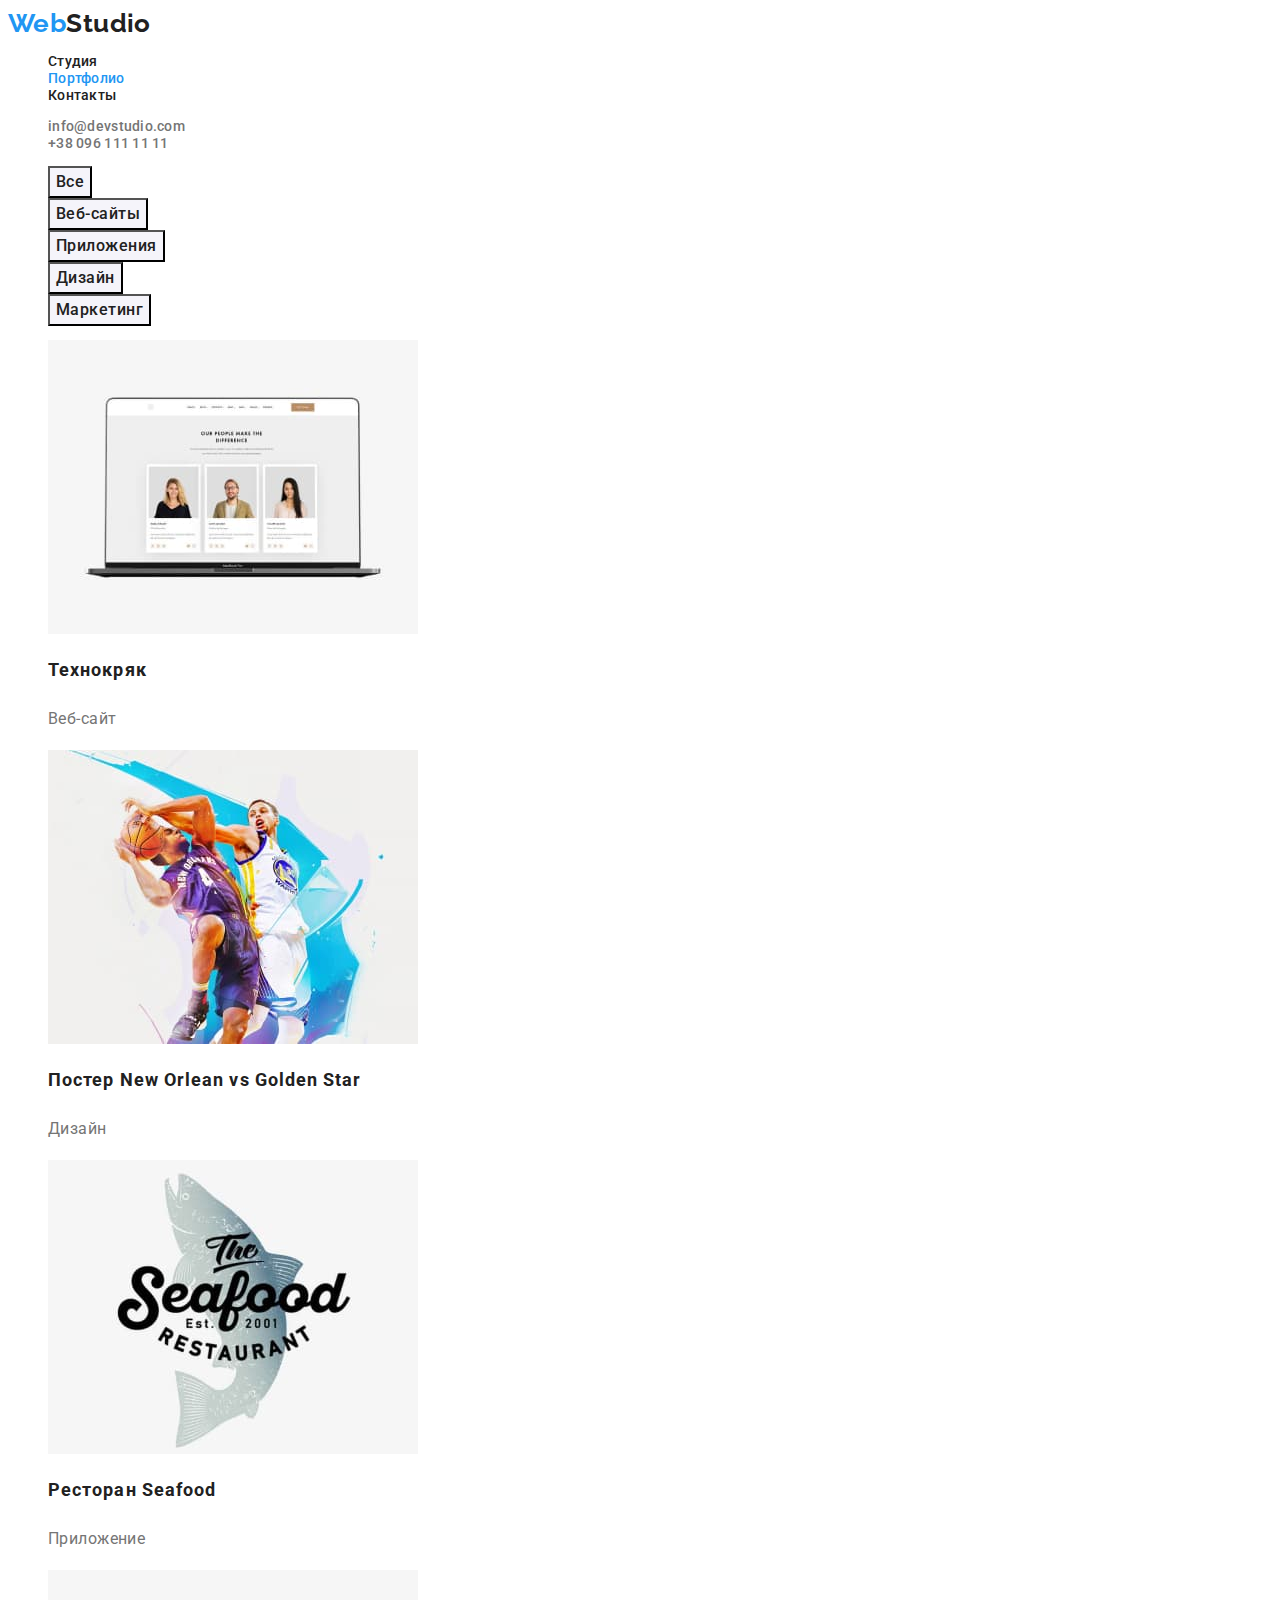
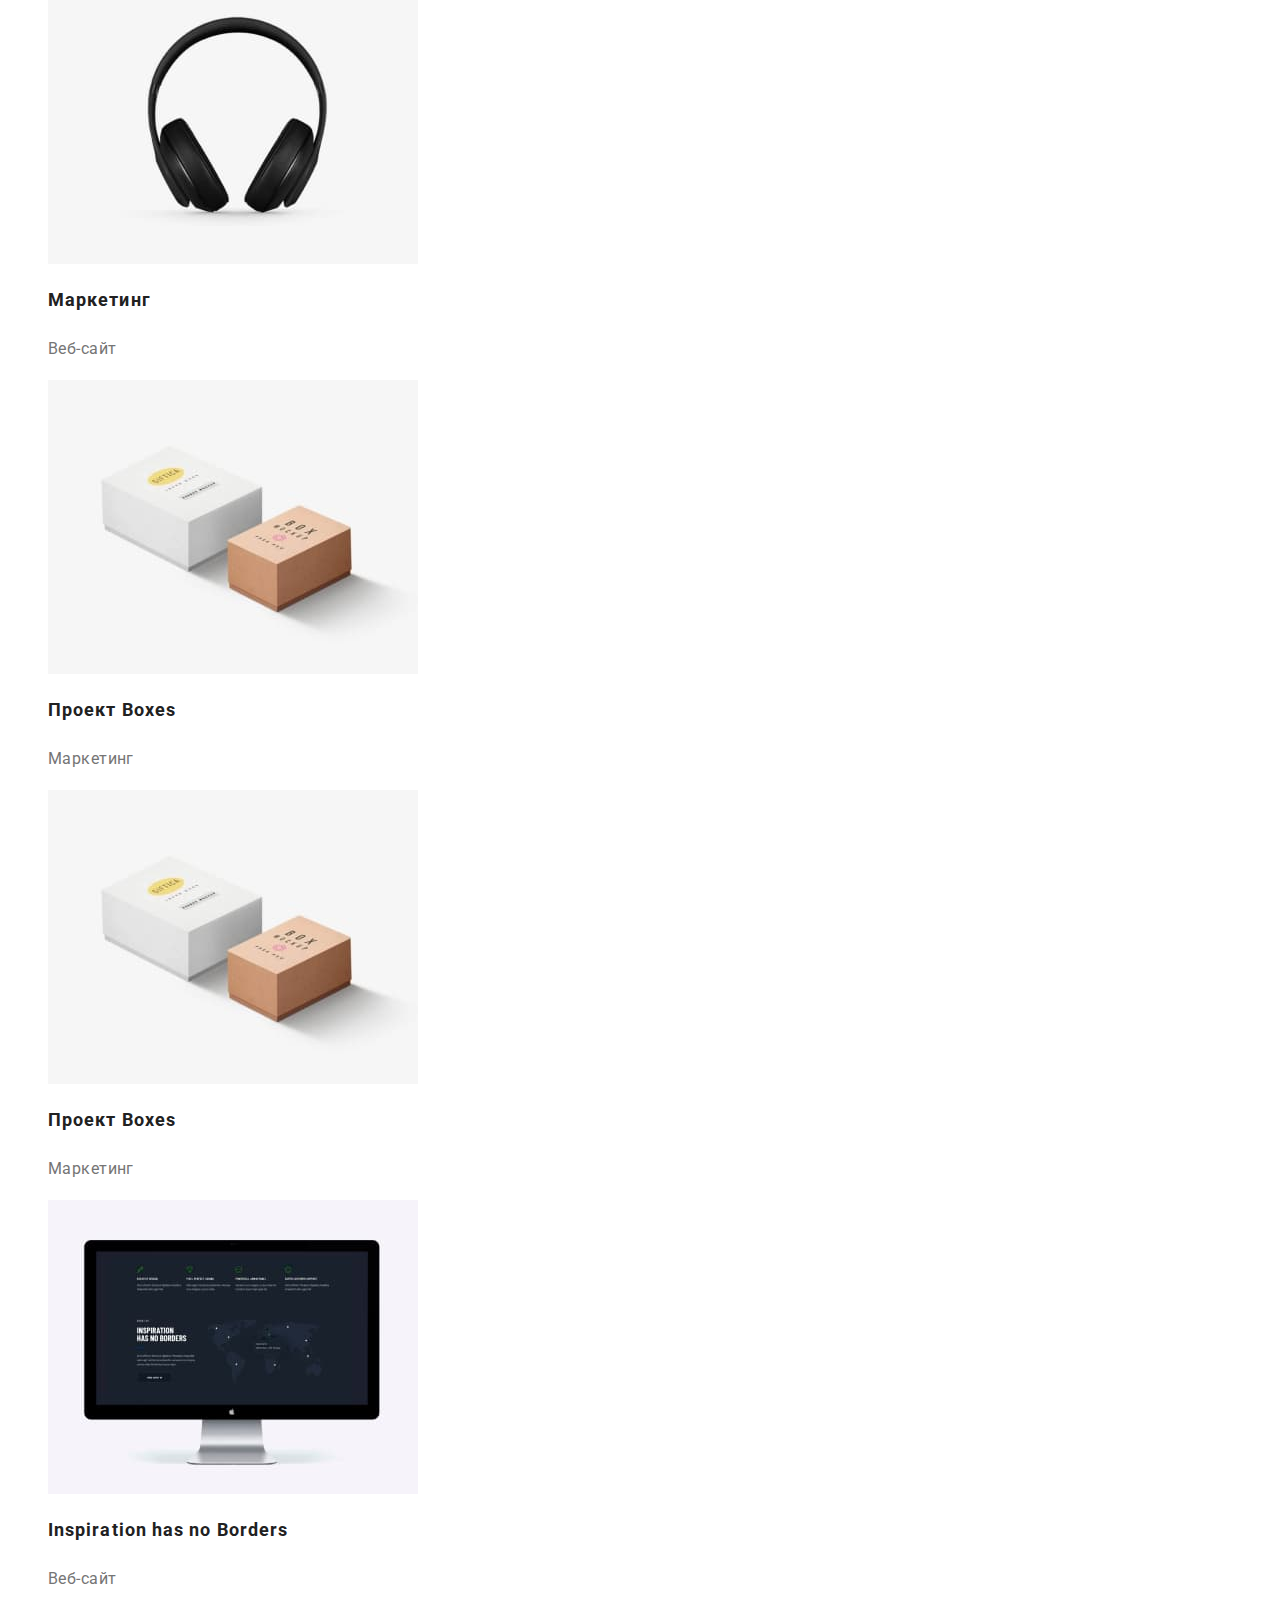
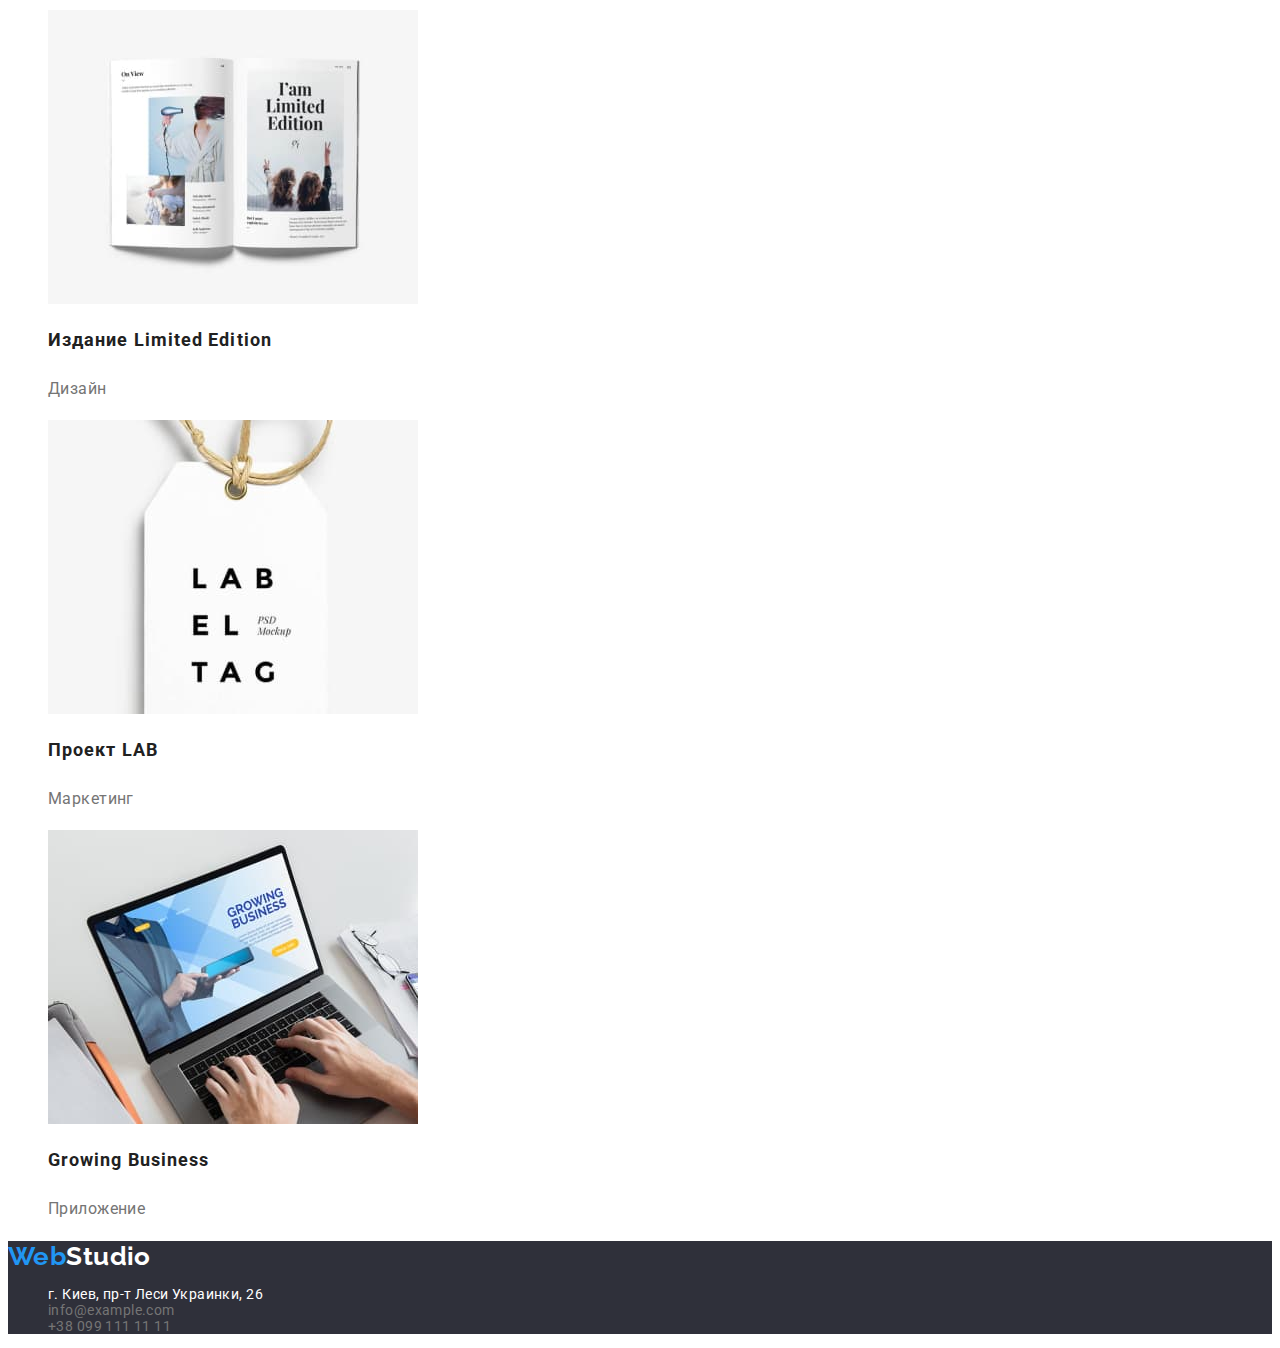
==== portfolio.html @ f9ae75a0 "Скопіювала файли з минулого репозиторію" ====
<!DOCTYPE html>
<html lang="ru">
<head>
    <meta charset="UTF-8">
    <meta http-equiv="X-UA-Compatible" content="IE=edge">
    <meta name="viewport" content="width=device-width, initial-scale=1.0">
    <title>Portfolio</title>
    <link rel="preconnect" href="https://fonts.googleapis.com">
    <link rel="preconnect" href="https://fonts.gstatic.com" crossorigin>
    <link href="https://fonts.googleapis.com/css2?family=Raleway:wght@700&family=Roboto:wght@400;500;700;900&display=swap" rel="stylesheet">
    <link rel="stylesheet" href="css/styles.css">



</head>
<body>
<!--site_header-->
    <header class="header">
        
          <a class="logo" href="">Web<span class="logo-accent">Studio</span></a>
        
        <nav>
            <ul class="site-nav">
                <li> <a class="link" href="./index.html">Студия</a></li>
                <li> <a class="link current" href="./portfolio.html">Портфолио</a></li>
                <li> <a class="link" href="">Контакты</a></li>
                
            </ul>

        </nav>
        
            <ul class="auth-nav" >
                <li> <a class="link" href="mailto:info@devstudio.com">info@devstudio.com</a> </li>
                <li> <a class="link" href="tel:+380961111111">+38 096 111 11 11</a> </li>
                
            </ul>
        
    </header>
    <main>
        <section>
            <h1 class="visually-hidden">Content Portfolio page</h1>     
            <ul>
                <li> <button class="button portfolio" type="button" >Все</button></li>
                <li> <button class="button portfolio" type="button">Веб-сайты</button></li>
                <li> <button class="button portfolio" type="button">Приложения</button></li>
                <li> <button class="button portfolio" type="button">Дизайн</button></li>
                <li> <button class="button portfolio" type="button">Маркетинг</button></li>
            </ul>
            
            <ul>
                <li class="project">
                    <img src="./images/cards.jpg" alt="our specialists">
                    <h2 class="project-title">Технокряк</h2>
                    <p class="project-text">Веб-сайт</p>
                </li>
                <li>
                    <img src="./images/basketball.jpg" alt="basketball players">
                    <h2 class="project-title">Постер New Orlean vs Golden Star</h2>
                    <p class="project-text">Дизайн</p>
                </li>
                <li>
                    <img src="./images/fichrestaurant.jpg" alt="logo of seafoodrestaurant">
                    <h2 class="project-title">Ресторан Seafood</h2>
                    <p class="project-text">Приложение</p>
                </li>
                <li>
                    <img src="./images/headphone.jpg" alt="headphone">
                    <h2 class="project-title">Маркетинг</h2>
                    <p class="project-text">Веб-сайт</p>
                </li>  
                <li>
                    <img src="./images/boxes.jpg" alt="boxes">
                    <h2 class="project-title">Проект Boxes</h2>
                    <p class="project-text">Маркетинг</p>
                </li>
                <li>
                    <img src="./images/boxes.jpg" alt="boxes">
                    <h2 class="project-title">Проект Boxes</h2>
                    <p class="project-text">Маркетинг</p>
                </li>
                <li>
                    <img src="./images/monitor.jpg" alt="monitor">
                    <h2 lang="en" class="project-title">Inspiration has no Borders</h2>
                    <p class="project-text">Веб-сайт</p>

                </li>
                <li>
                    <img src="./images/book.jpg" alt="book">
                    <h2 class="project-title">Издание Limited Edition</h2>
                    <p class="project-text">Дизайн</p>
                </li>
                <li>
                    <img src="./images/LAB.jpg" alt="label teg">
                    <h2 class="project-title">Проект LAB</h2>
                    <p class="project-text">Маркетинг</p>
                </li>
                <li>
                    <img src="./images/leptoptyping.jpg" alt="leptop">
                    <h2 class="project-title">Growing Business</h2>
                    <p class="project-text">Приложение</p>

                </li>    
            </ul>
        </section>
    </main>

    <!--footer-->
    <footer class="footer">
        <a class="logo" href="" >Web<span class="logo-footer">Studio</span></a>
        <address>
           <ul class="address">
               <li> <a class="address-place" href="https://goo.gl/maps/zkPrUZPVj4T2EZEg6" target="_blank" rel="noreferrer noopener">
                   г. Киев, пр-т Леси Украинки, 26  
               </a></li>
               <li> <a class="address-contact" href="mailto:info@example.com">info@example.com</a></li>
               <li> <a class="address-contact" href="tel:+380991111111">+38 099 111 11 11</a></li>
             </ul> 
        </address>
         
       </footer>
    
</body>
</html>
---- css/styles.css ----
:root {
    --primary-text-color: #757575;
    --title-text-color:  #212121;
    --accent-color: #2196F3;
    --primary-white-color: #FFFFFF;
    --secondary-whit-color: color: rgba(255, 255, 255, 0.6);
    --medium-bg-color: #E5E5E5;
    --end-bg-color: #F5F4FA;
    --futer-bg-color: #2F303A;
}


body {
    color: var(--primary-text-color);
    background-color: var(--primary-white-color);
    font-family: 'Roboto', sans-serif;
    font-size: 14px;
    letter-spacing: 0.03em;
    
}

ul {
    list-style: none;
}

/* Logo */
.logo {
    color: var(--accent-color);
    font-family: 'Raleway', sans-serif;
    font-weight: 700;
    font-size: 26px;
    line-height: 1.2;
    text-decoration: none;

}
.logo-accent {
    color: var(--title-text-color);
    text-decoration: none;
}

.logo-footer {
    color: var(--primary-white-color);
    text-decoration: none;
}

/* Navigation */
.site-nav .link {
    color: var(--title-text-color);    
    font-weight: 500;
    font-size: 14px;
    line-height: 1.14;
    letter-spacing: 0.02em;
    text-decoration: none;

}

.site-nav .link:hover,
.site-nav .link:focus {
    color: var(--accent-color);
}

.site-nav .link.current {
    color: var(--accent-color);  

}

/* Contact */
.auth-nav .link {
    color: var(--primary-text-color);
    font-weight: 500;
    font-size: 14px;
    line-height: 1.14;
    letter-spacing: 0.02em;
    text-decoration: none;
}

.auth-nav .link:hover,
.auth-nav .link:focus {
    color: var(--accent-color);
}

/* Visually-hidden */
.visually-hidden {
    position: absolute;
    width: 1px;
    height: 1px;
    margin: -1px;
    border: 0;
    padding: 0;
    
    white-space: nowrap;
    clip-path: inset(100%);
    clip: rect(0 0 0 0);
    overflow: hidden;
  }

 /* Hero title */
 .hero-title {
    color: var(--primary-white-color);
    font-weight: 900;
    font-size: 44px;
    line-height: 1.36;
    text-align: center;
    letter-spacing: 0.06em;
    text-transform: uppercase;
 }

/* Background color section */

.hero {
    background-color: var(--futer-bg-color);
}

.section.team {
    background-color: var(--end-bg-color);
}

.footer {
    background-color: var(--futer-bg-color);
}

/* Section */

.section-title {
    color: var(--title-text-color);
    font-weight: 700;
    font-size: 36px;
    line-height: 1.17;
    text-align: center;
}

/* Peculiarities */

.feature-title {
    color: var(--title-text-color);
    font-weight: 700;
    font-size: 14px;
    line-height: 1.14;
    text-transform: uppercase;
}

/* Team section */

.team-name {
    color: var(--title-text-color);
    font-style: normal;
    font-weight: 500;
    font-size: 16px;
    line-height: 1.19;
    text-align: center;
}
.team-text {
    font-size: 16px;
    line-height: 1.19;
    text-align: center;
    
}

/* Footer */

.address {
    font-style: normal;
    
    
}

.address-place {
    color: var(--primary-white-color);
    text-decoration: none;
    
}

.address-contact {
    color: var(--secondary-whit-color);
    text-decoration: none;
    
}

.address-contact:hover,
.address-contact:focus,
.address-place:hover,
.address-place:focus {
    color: var(--accent-color);
}


/* Button  */

.button {
    color: var(--title-text-color);
    background-color: var(--primary-white-color);
    font-family: inherit;
    font-weight: 700;
    font-size: 16px;
    line-height: 1.88;
    display: flex;
    align-items: center;
    text-align: center;
    letter-spacing: 0.06em;
    cursor: pointer;
}

.button.primary {
    color: var(--primary-white-color);
    background-color: var(--accent-color);
    
}

.button.secondary {
    color: var(--accent-color);
    background-color: var(--primary-white-color);

}

/* Portfolio page */
.button.portfolio {
    background-color: var(--end-bg-color);
    font-weight: 500;
    line-height: 1.63;
    letter-spacing: 0.03em;
}

.button.portfolio:hover,
.button.portfolio:focus
 {
    color: var(--primary-white-color);
    background-color: var(--accent-color);
}

.project-title {
    color: var(--title-text-color);
    font-weight: 700;
    font-size: 18px;
    line-height: 2;
    letter-spacing: 0.06em;
    
}
.project-text {
    font-weight: 400;
    font-size: 16px;
    line-height: 1.88;
}
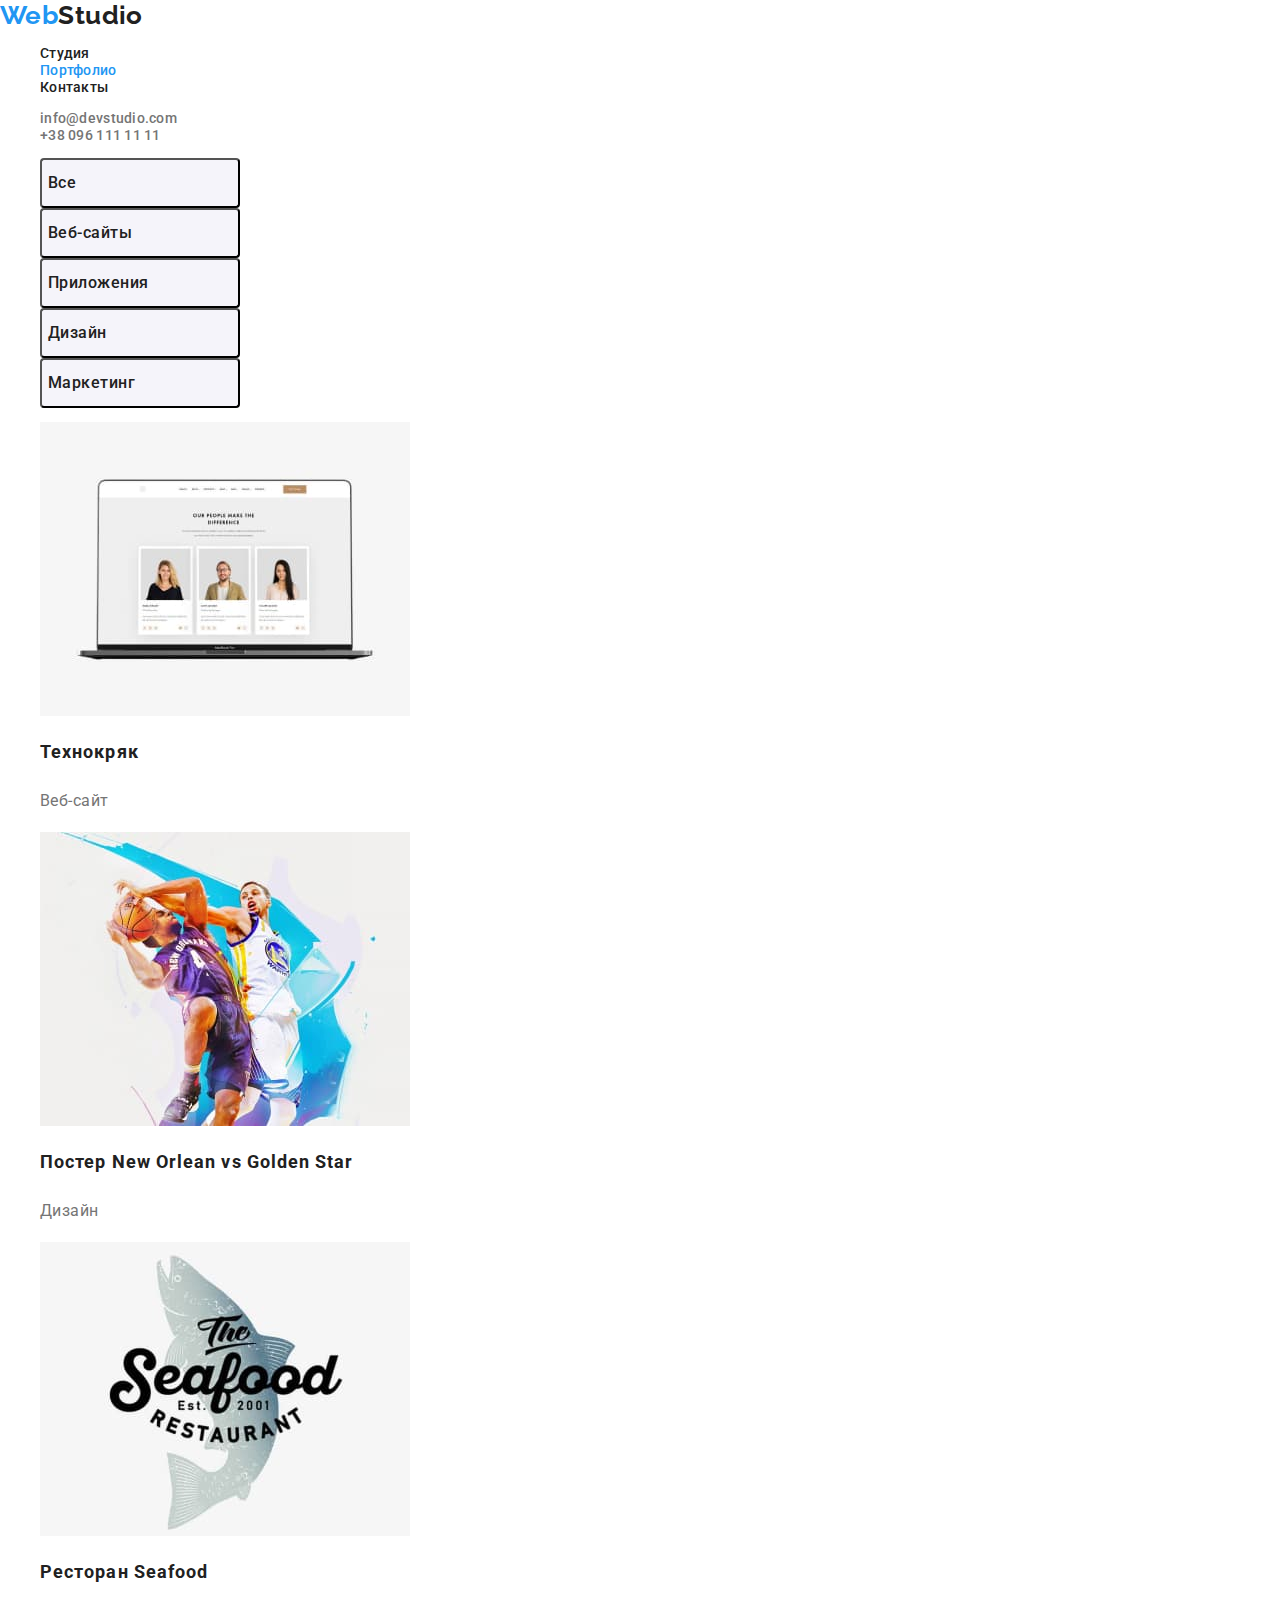
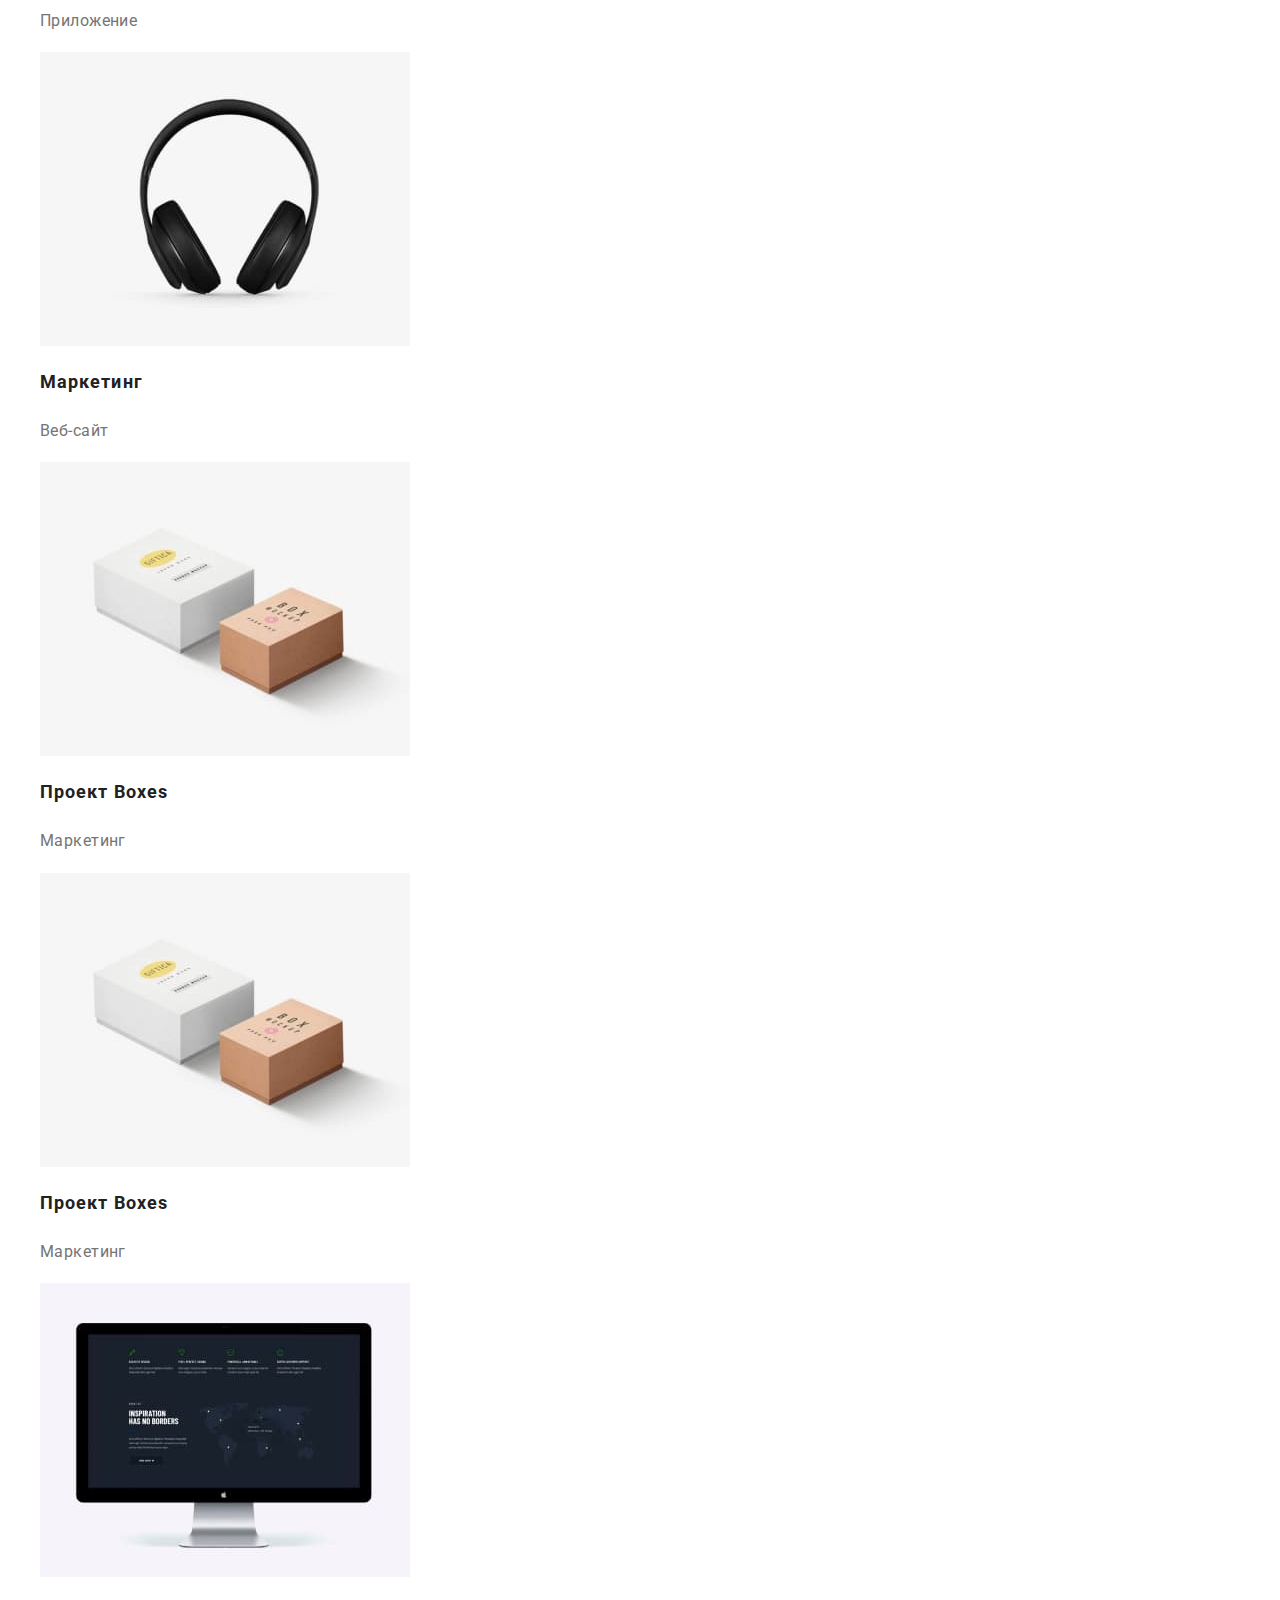
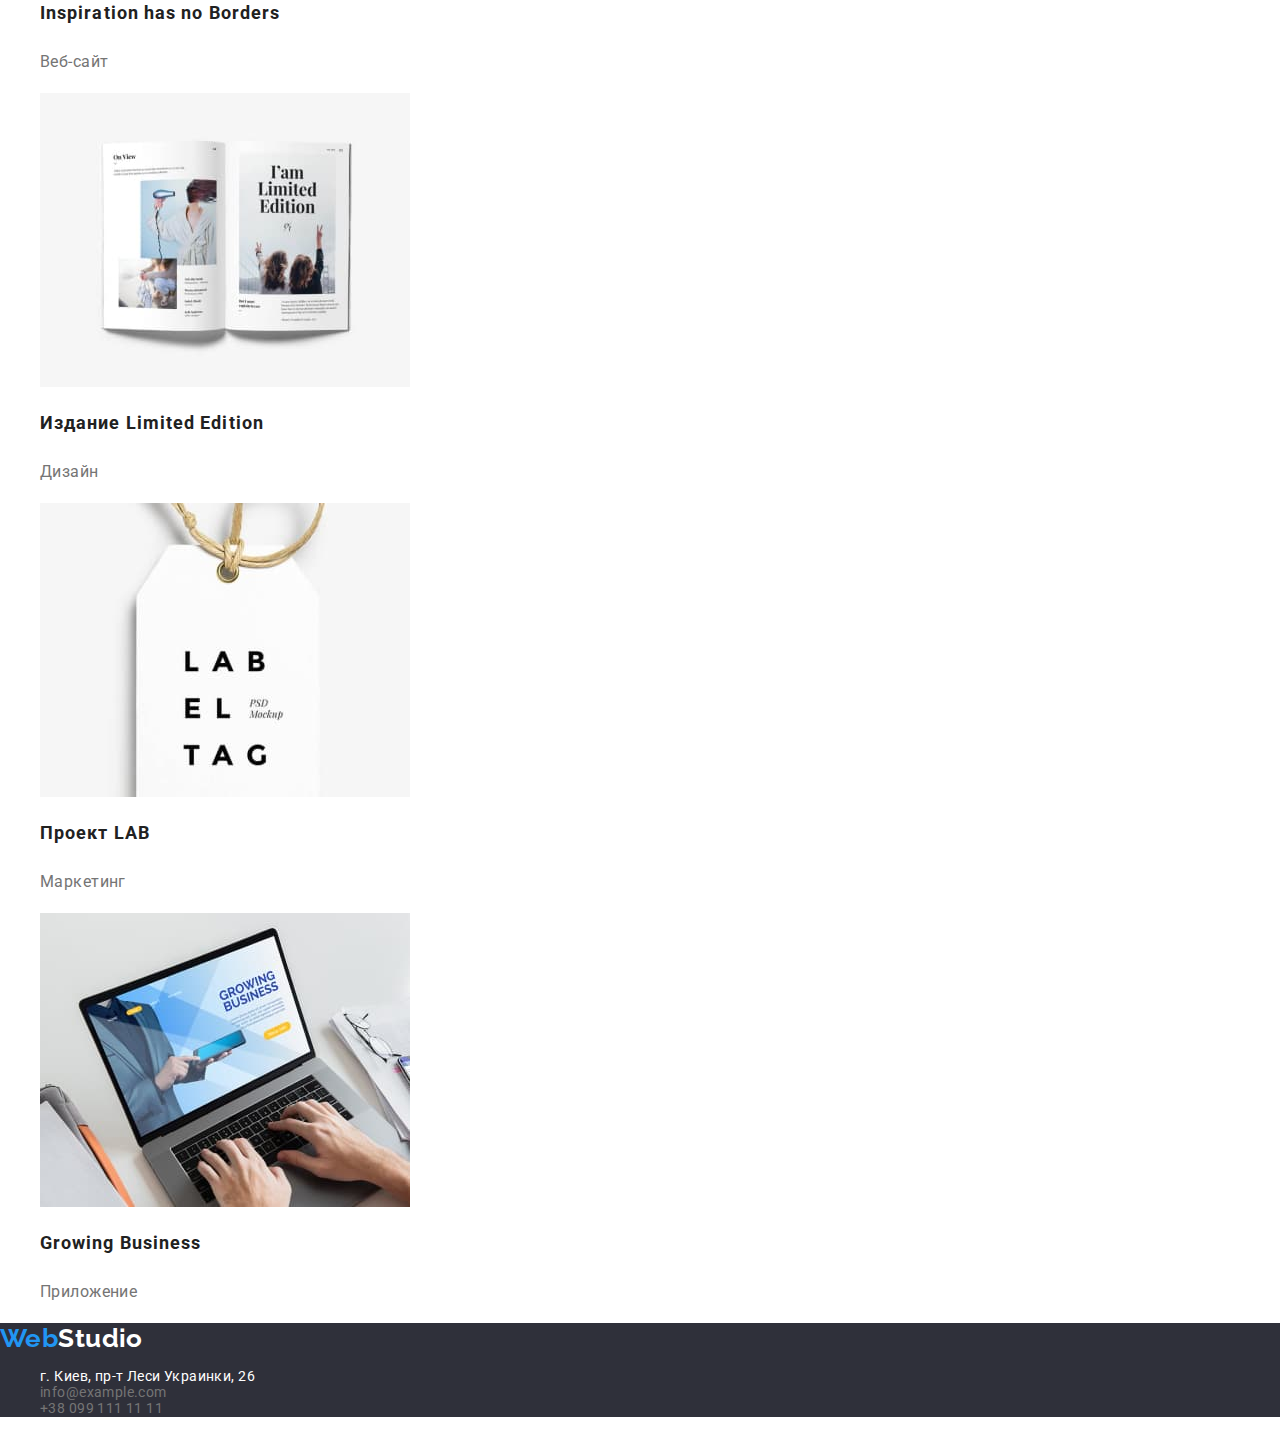
==== commit c36db646: "Нормалізувала стилі" ====
--- a/portfolio.html
+++ b/portfolio.html
@@ -8,6 +8,7 @@
     <link rel="preconnect" href="https://fonts.googleapis.com">
     <link rel="preconnect" href="https://fonts.gstatic.com" crossorigin>
     <link href="https://fonts.googleapis.com/css2?family=Raleway:wght@700&family=Roboto:wght@400;500;700;900&display=swap" rel="stylesheet">
+    <link rel="stylesheet" href="https://cdnjs.cloudflare.com/ajax/libs/modern-normalize/1.1.0/modern-normalize.min.css">
     <link rel="stylesheet" href="css/styles.css">
 
 
--- a/css/styles.css
+++ b/css/styles.css
@@ -9,14 +9,32 @@
     --futer-bg-color: #2F303A;
 }
 
+html {
+    box-sizing: border-box;
+}
+
+*,
+*::before,
+*::after {
+    box-sizing: inherit;
+}
 
 body {
+    margin: 0;
     color: var(--primary-text-color);
     background-color: var(--primary-white-color);
     font-family: 'Roboto', sans-serif;
     font-size: 14px;
     letter-spacing: 0.03em;
     
+}
+
+.container {
+    width: 1200px;
+    padding-left: 15px;
+    padding-right: 15px;
+    margin-left: auto;
+    margin-right: auto;
 }
 
 ul {
@@ -187,6 +205,9 @@
 /* Button  */
 
 .button {
+    min-width: 200px;
+    height: 50px;
+    border-radius: 4px; 
     color: var(--title-text-color);
     background-color: var(--primary-white-color);
     font-family: inherit;
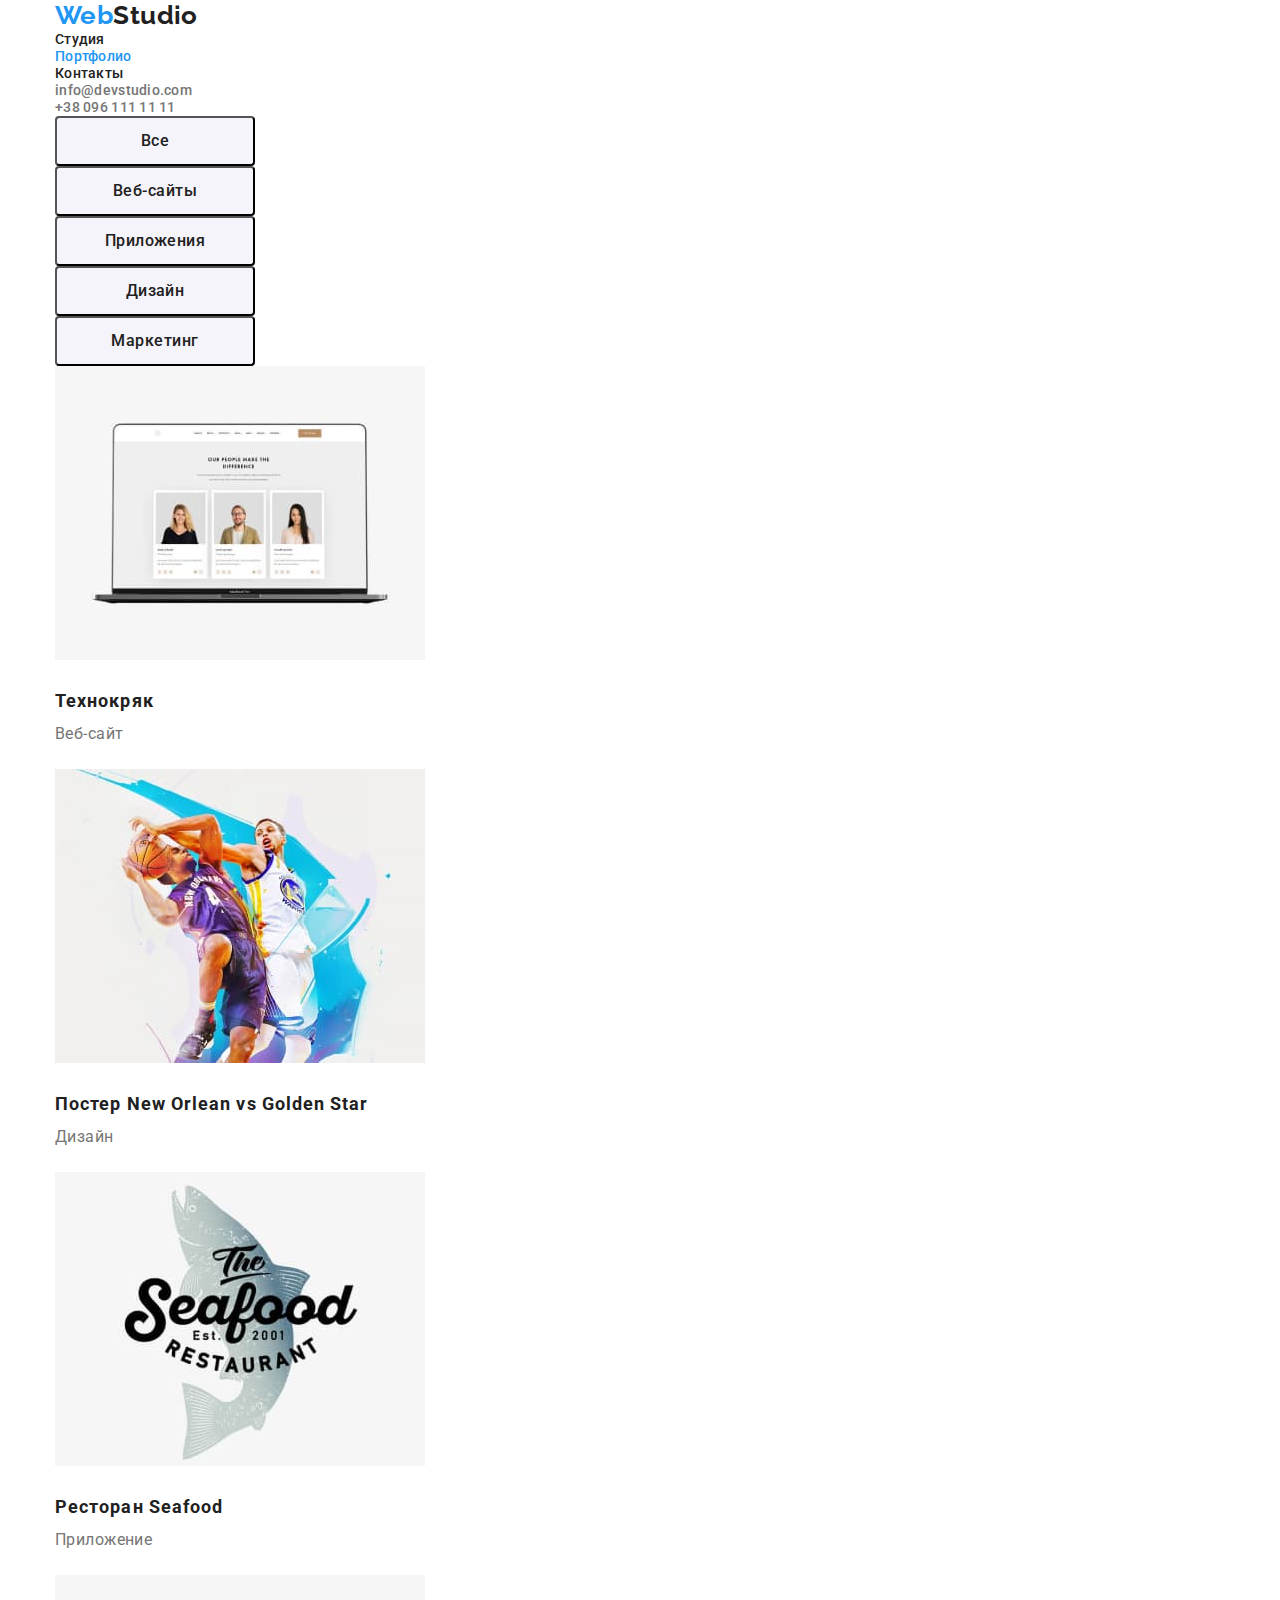
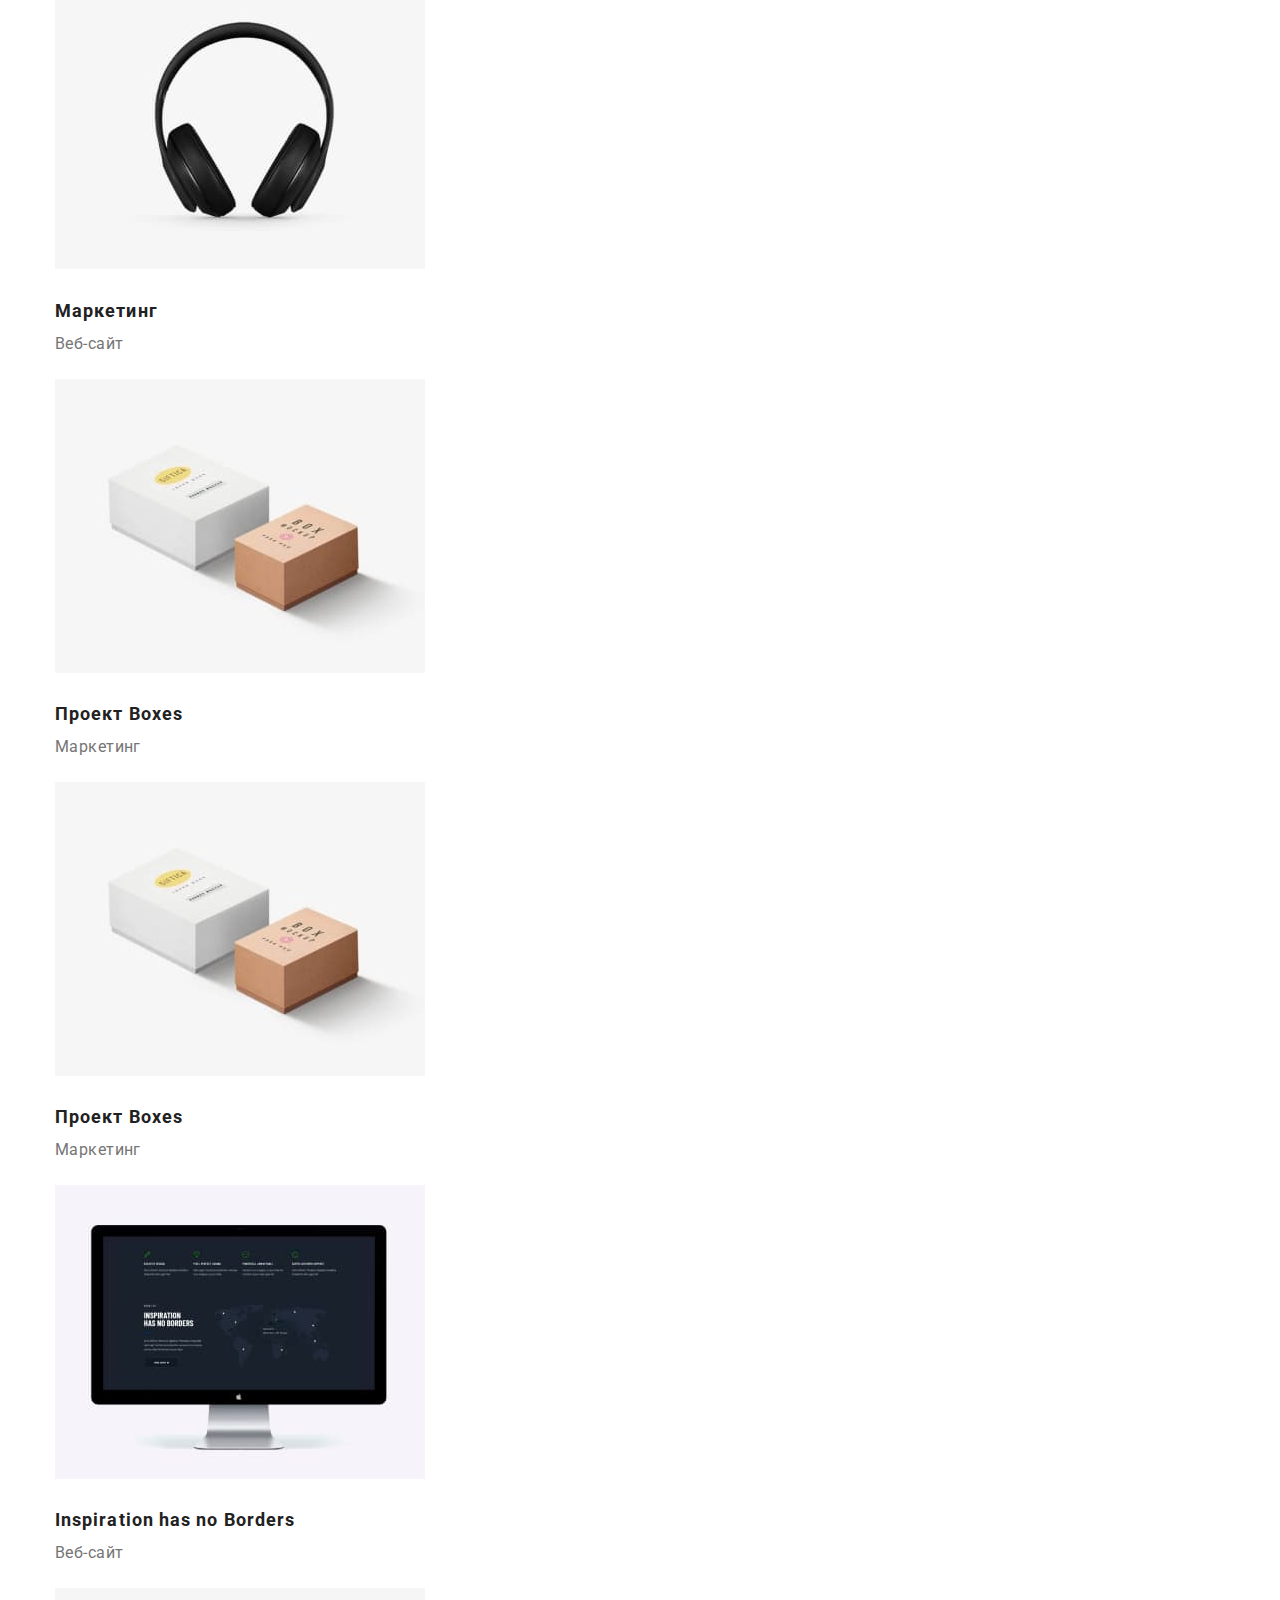
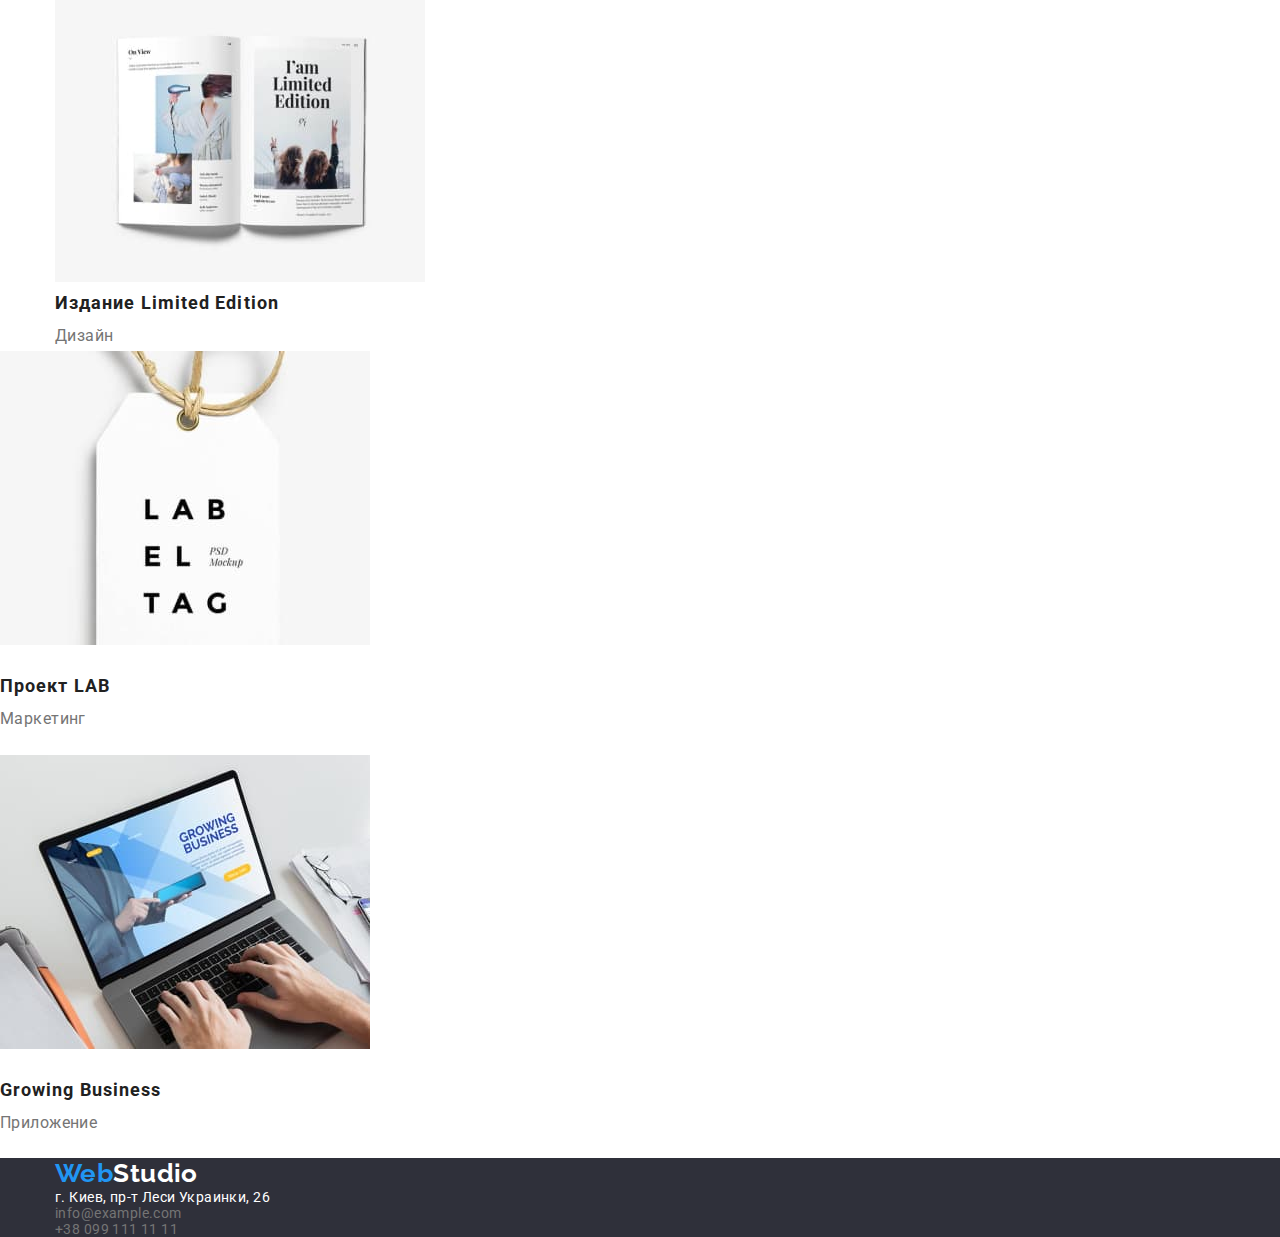
==== commit 9da700ec: "Додала margin та padding" ====
--- a/portfolio.html
+++ b/portfolio.html
@@ -17,8 +17,8 @@
 <body>
 <!--site_header-->
     <header class="header">
-        
-          <a class="logo" href="">Web<span class="logo-accent">Studio</span></a>
+        <div class="container" >
+            <a class="logo" href="">Web<span class="logo-accent">Studio</span></a>
         
         <nav>
             <ul class="site-nav">
@@ -35,88 +35,123 @@
                 <li> <a class="link" href="tel:+380961111111">+38 096 111 11 11</a> </li>
                 
             </ul>
+
+        </div>
         
-    </header>
+     </header>
     <main>
         <section>
-            <h1 class="visually-hidden">Content Portfolio page</h1>     
-            <ul>
-                <li> <button class="button portfolio" type="button" >Все</button></li>
-                <li> <button class="button portfolio" type="button">Веб-сайты</button></li>
-                <li> <button class="button portfolio" type="button">Приложения</button></li>
-                <li> <button class="button portfolio" type="button">Дизайн</button></li>
-                <li> <button class="button portfolio" type="button">Маркетинг</button></li>
-            </ul>
-            
-            <ul>
-                <li class="project">
-                    <img src="./images/cards.jpg" alt="our specialists">
-                    <h2 class="project-title">Технокряк</h2>
-                    <p class="project-text">Веб-сайт</p>
-                </li>
-                <li>
-                    <img src="./images/basketball.jpg" alt="basketball players">
-                    <h2 class="project-title">Постер New Orlean vs Golden Star</h2>
-                    <p class="project-text">Дизайн</p>
-                </li>
-                <li>
-                    <img src="./images/fichrestaurant.jpg" alt="logo of seafoodrestaurant">
-                    <h2 class="project-title">Ресторан Seafood</h2>
-                    <p class="project-text">Приложение</p>
-                </li>
-                <li>
-                    <img src="./images/headphone.jpg" alt="headphone">
-                    <h2 class="project-title">Маркетинг</h2>
-                    <p class="project-text">Веб-сайт</p>
-                </li>  
-                <li>
-                    <img src="./images/boxes.jpg" alt="boxes">
-                    <h2 class="project-title">Проект Boxes</h2>
-                    <p class="project-text">Маркетинг</p>
-                </li>
-                <li>
-                    <img src="./images/boxes.jpg" alt="boxes">
-                    <h2 class="project-title">Проект Boxes</h2>
-                    <p class="project-text">Маркетинг</p>
-                </li>
-                <li>
-                    <img src="./images/monitor.jpg" alt="monitor">
-                    <h2 lang="en" class="project-title">Inspiration has no Borders</h2>
-                    <p class="project-text">Веб-сайт</p>
-
-                </li>
-                <li>
-                    <img src="./images/book.jpg" alt="book">
-                    <h2 class="project-title">Издание Limited Edition</h2>
-                    <p class="project-text">Дизайн</p>
-                </li>
-                <li>
-                    <img src="./images/LAB.jpg" alt="label teg">
-                    <h2 class="project-title">Проект LAB</h2>
-                    <p class="project-text">Маркетинг</p>
-                </li>
-                <li>
-                    <img src="./images/leptoptyping.jpg" alt="leptop">
-                    <h2 class="project-title">Growing Business</h2>
-                    <p class="project-text">Приложение</p>
-
-                </li>    
-            </ul>
+            <div class="container" >
+                <h1 class="visually-hidden">Content Portfolio page</h1>     
+                <ul>
+                    <li> <button class="button portfolio" type="button" >Все</button></li>
+                    <li> <button class="button portfolio" type="button">Веб-сайты</button></li>
+                    <li> <button class="button portfolio" type="button">Приложения</button></li>
+                    <li> <button class="button portfolio" type="button">Дизайн</button></li>
+                    <li> <button class="button portfolio" type="button">Маркетинг</button></li>
+                </ul>
+                
+                <ul>
+                    <li class="project">
+                        <img src="./images/cards.jpg" alt="our specialists">
+                        <div class="project-container">
+                            <h2 class="project-title">Технокряк</h2>
+                            <p class="project-text">Веб-сайт</p>
+                        </div>
+                        
+                    </li>
+                    <li>
+                        <img src="./images/basketball.jpg" alt="basketball players">
+                        <div class="project-container">
+                            <h2 class="project-title">Постер New Orlean vs Golden Star</h2>
+                            <p class="project-text">Дизайн</p>
+                        </div>
+                        
+                    </li>
+                    <li>
+                        <img src="./images/fichrestaurant.jpg" alt="logo of seafoodrestaurant">
+                        <div class="project-container">
+                            <h2 class="project-title">Ресторан Seafood</h2>
+                            <p class="project-text">Приложение</p>
+                        </div>
+                    </li>
+                    <li>
+                        <img src="./images/headphone.jpg" alt="headphone">
+                        <div class="project-container">
+                            <h2 class="project-title">Маркетинг</h2>
+                            <p class="project-text">Веб-сайт</p>
+                        </div>
+                        
+                    </li>  
+                    <li>
+                        <img src="./images/boxes.jpg" alt="boxes">
+                        <div class="project-container">
+                            <h2 class="project-title">Проект Boxes</h2>
+                            <p class="project-text">Маркетинг</p>
+                        </div>
+                        
+                    </li>
+                    <li>
+                        <img src="./images/boxes.jpg" alt="boxes">
+                        <div class="project-container">
+                            <h2 class="project-title">Проект Boxes</h2>
+                            <p class="project-text">Маркетинг</p>
+                        </div>
+                        
+                    </li>
+                    <li>
+                        <img src="./images/monitor.jpg" alt="monitor">
+                        <div class="project-container">
+                            <h2 lang="en" class="project-title">Inspiration has no Borders</h2>
+                            <p class="project-text">Веб-сайт</p>
+                        </div>
+                     </li>
+                    <li>
+                        <img src="./images/book.jpg" alt="book">
+                        
+                            <h2 class="project-title">Издание Limited Edition</h2>
+                            <p class="project-text">Дизайн</p>
+                        </div>
+                        
+                    </li>
+                    <li>
+                        <img src="./images/LAB.jpg" alt="label teg">
+                        <div class="project-container">
+                            <h2 class="project-title">Проект LAB</h2>
+                            <p class="project-text">Маркетинг</p>
+                        </div>
+                        
+                    </li>
+                    <li>
+                        <img src="./images/leptoptyping.jpg" alt="leptop">
+                        <div class="project-container">
+                            <h2 class="project-title">Growing Business</h2>
+                            <p class="project-text">Приложение</p>
+                        </div>
+                        
+    
+                    </li>    
+                </ul>
+            </div>
+           
         </section>
     </main>
 
     <!--footer-->
     <footer class="footer">
-        <a class="logo" href="" >Web<span class="logo-footer">Studio</span></a>
-        <address>
-           <ul class="address">
-               <li> <a class="address-place" href="https://goo.gl/maps/zkPrUZPVj4T2EZEg6" target="_blank" rel="noreferrer noopener">
-                   г. Киев, пр-т Леси Украинки, 26  
-               </a></li>
-               <li> <a class="address-contact" href="mailto:info@example.com">info@example.com</a></li>
-               <li> <a class="address-contact" href="tel:+380991111111">+38 099 111 11 11</a></li>
-             </ul> 
-        </address>
+        <div class="container" >
+            <a class="logo" href="" >Web<span class="logo-footer">Studio</span></a>
+            <address>
+               <ul class="address">
+                   <li> <a class="address-place" href="https://goo.gl/maps/zkPrUZPVj4T2EZEg6" target="_blank" rel="noreferrer noopener">
+                       г. Киев, пр-т Леси Украинки, 26  
+                   </a></li>
+                   <li> <a class="address-contact" href="mailto:info@example.com">info@example.com</a></li>
+                   <li> <a class="address-contact" href="tel:+380991111111">+38 099 111 11 11</a></li>
+                 </ul> 
+            </address>
+        </div>
+        
          
        </footer>
     
--- a/css/styles.css
+++ b/css/styles.css
@@ -39,8 +39,14 @@
 
 ul {
     list-style: none;
-}
-
+    padding: 0;
+    margin: 0;
+}
+
+p {
+    margin-top: 0;
+    margin-bottom: 0;
+}
 /* Logo */
 .logo {
     color: var(--accent-color);
@@ -113,21 +119,25 @@
   }
 
  /* Hero title */
+ .hero {
+    margin-bottom: 61px;
+    background-color: var(--futer-bg-color);
+    text-align: center;
+}
+
  .hero-title {
+     margin-top: 0;
+     margin-bottom: 30px;
     color: var(--primary-white-color);
     font-weight: 900;
     font-size: 44px;
     line-height: 1.36;
-    text-align: center;
+    /* text-align: center; */
     letter-spacing: 0.06em;
     text-transform: uppercase;
- }
+    }
 
 /* Background color section */
-
-.hero {
-    background-color: var(--futer-bg-color);
-}
 
 .section.team {
     background-color: var(--end-bg-color);
@@ -140,16 +150,24 @@
 /* Section */
 
 .section-title {
+    margin-top: 0;
+    margin-bottom: 50;
     color: var(--title-text-color);
     font-weight: 700;
     font-size: 36px;
     line-height: 1.17;
     text-align: center;
+    
 }
 
 /* Peculiarities */
+.feature {
+    margin-bottom: 94px;
+}
 
 .feature-title {
+    margin-top: 0;
+    margin-bottom: 10;
     color: var(--title-text-color);
     font-weight: 700;
     font-size: 14px;
@@ -158,8 +176,15 @@
 }
 
 /* Team section */
+.section-team {
+    padding-top: 94px;
+    padding-bottom: 94px;
+   
+}
 
 .team-name {
+    margin-top: 30px;
+    margin-bottom: 10px;
     color: var(--title-text-color);
     font-style: normal;
     font-weight: 500;
@@ -205,6 +230,7 @@
 /* Button  */
 
 .button {
+    display: inline-block;
     min-width: 200px;
     height: 50px;
     border-radius: 4px; 
@@ -214,7 +240,7 @@
     font-weight: 700;
     font-size: 16px;
     line-height: 1.88;
-    display: flex;
+    /* display: flex; */
     align-items: center;
     text-align: center;
     letter-spacing: 0.06em;
@@ -248,7 +274,14 @@
     background-color: var(--accent-color);
 }
 
+.project-container {
+    padding-top: 20px;
+    padding-bottom: 20px;
+}
+
 .project-title {
+    margin-top: 0;
+    margin-bottom: 0;
     color: var(--title-text-color);
     font-weight: 700;
     font-size: 18px;
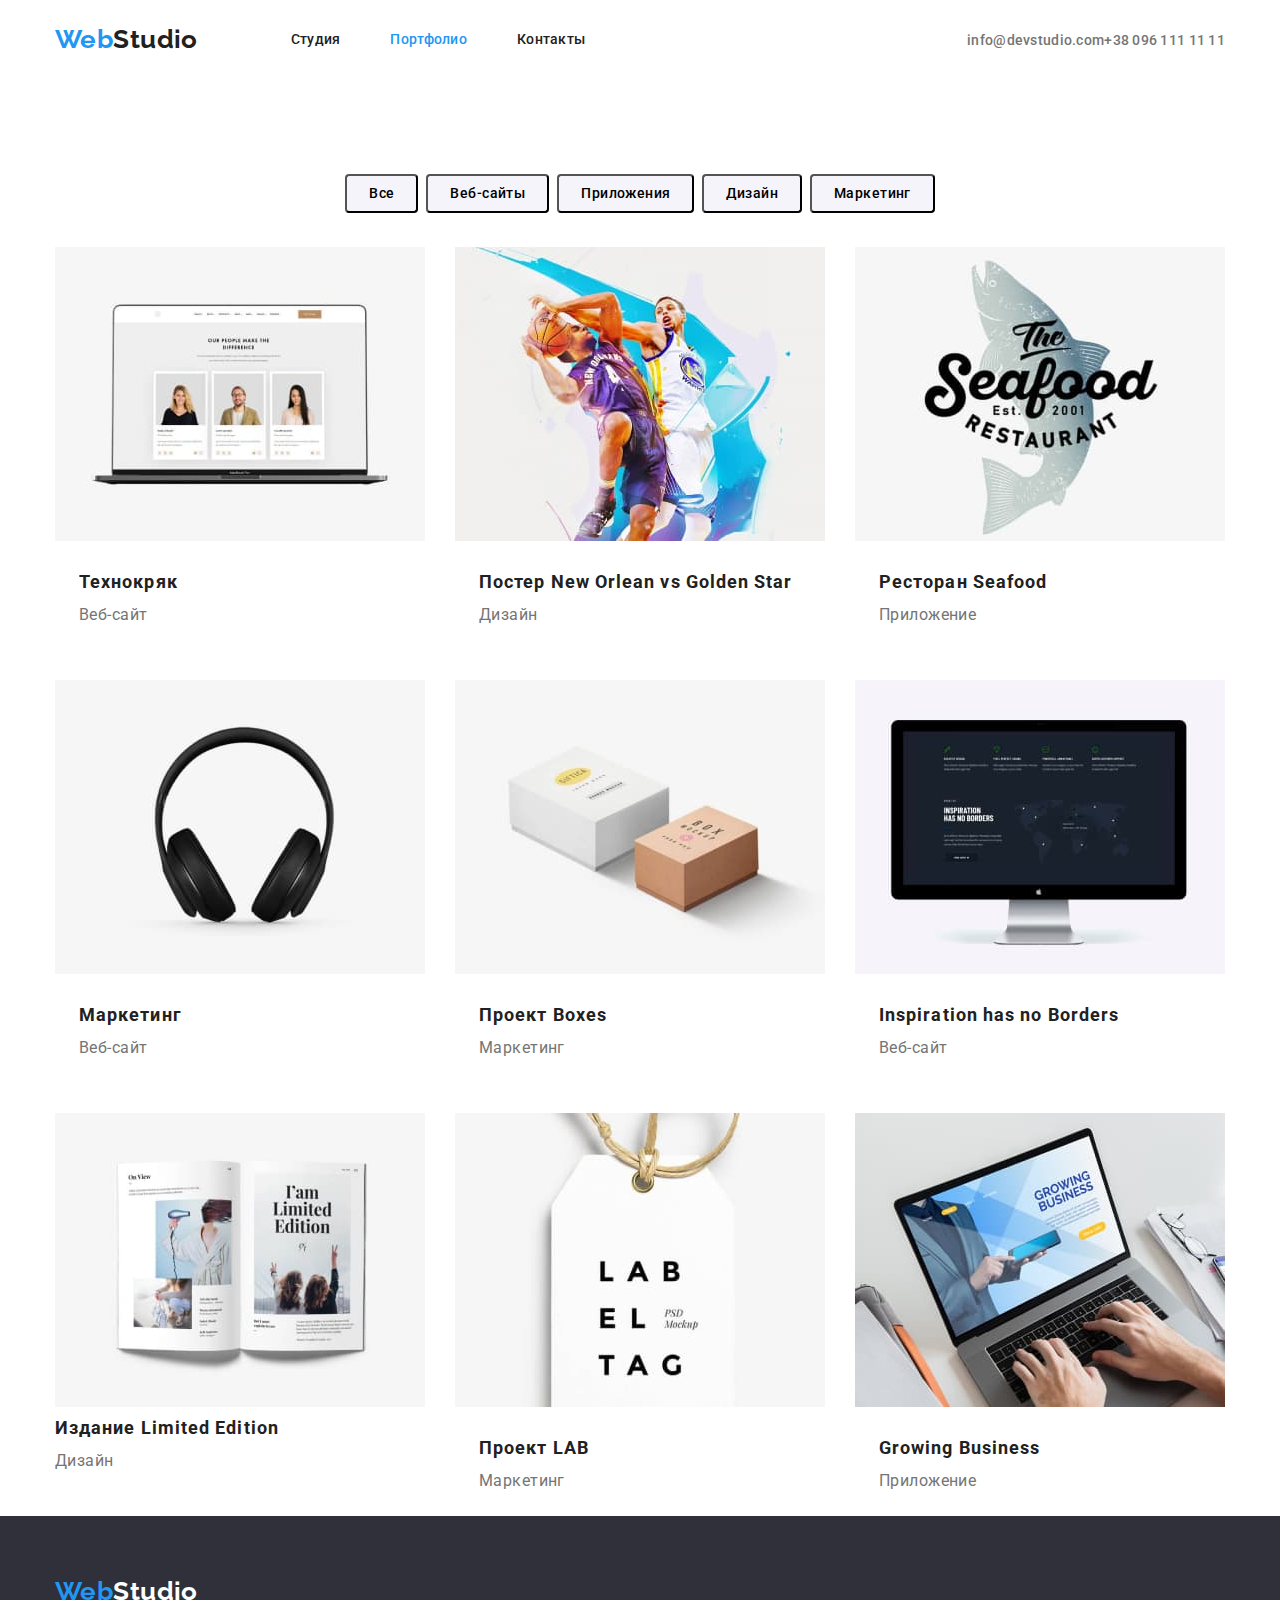
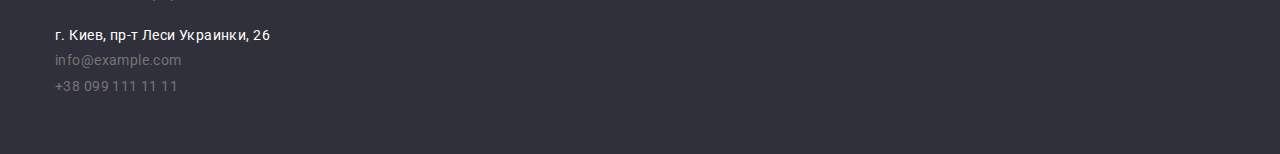
==== commit 2000afff: "Підготувала ДЗ №3" ====
--- a/portfolio.html
+++ b/portfolio.html
@@ -17,14 +17,14 @@
 <body>
 <!--site_header-->
     <header class="header">
-        <div class="container" >
+        <div class="container main-naw " >
             <a class="logo" href="">Web<span class="logo-accent">Studio</span></a>
         
         <nav>
             <ul class="site-nav">
-                <li> <a class="link" href="./index.html">Студия</a></li>
-                <li> <a class="link current" href="./portfolio.html">Портфолио</a></li>
-                <li> <a class="link" href="">Контакты</a></li>
+                <li class="item"> <a class="link" href="./index.html">Студия</a></li>
+                <li class="item"> <a class="link current" href="./portfolio.html">Портфолио</a></li>
+                <li class="item" > <a class="link" href="">Контакты</a></li>
                 
             </ul>
 
@@ -40,19 +40,19 @@
         
      </header>
     <main>
-        <section>
-            <div class="container" >
+        <section class="section-portfolio">
+            <div class="container">
                 <h1 class="visually-hidden">Content Portfolio page</h1>     
-                <ul>
-                    <li> <button class="button portfolio" type="button" >Все</button></li>
-                    <li> <button class="button portfolio" type="button">Веб-сайты</button></li>
-                    <li> <button class="button portfolio" type="button">Приложения</button></li>
-                    <li> <button class="button portfolio" type="button">Дизайн</button></li>
-                    <li> <button class="button portfolio" type="button">Маркетинг</button></li>
+                <ul class="button-list">
+                    <li class="item"> <button class="button-portfolio" type="button" >Все</button></li>
+                    <li class="item"> <button class="button-portfolio" type="button">Веб-сайты</button></li>
+                    <li class="item"> <button class="button-portfolio" type="button">Приложения</button></li>
+                    <li class="item"> <button class="button-portfolio" type="button">Дизайн</button></li>
+                    <li class="item"> <button class="button-portfolio" type="button">Маркетинг</button></li>
                 </ul>
-                
-                <ul>
-                    <li class="project">
+            
+                <ul class="mainproject">
+                    <li class="project-list">
                         <img src="./images/cards.jpg" alt="our specialists">
                         <div class="project-container">
                             <h2 class="project-title">Технокряк</h2>
@@ -60,7 +60,7 @@
                         </div>
                         
                     </li>
-                    <li>
+                    <li class="project-list" >
                         <img src="./images/basketball.jpg" alt="basketball players">
                         <div class="project-container">
                             <h2 class="project-title">Постер New Orlean vs Golden Star</h2>
@@ -68,14 +68,14 @@
                         </div>
                         
                     </li>
-                    <li>
+                    <li class="project-list" >
                         <img src="./images/fichrestaurant.jpg" alt="logo of seafoodrestaurant">
                         <div class="project-container">
                             <h2 class="project-title">Ресторан Seafood</h2>
                             <p class="project-text">Приложение</p>
                         </div>
                     </li>
-                    <li>
+                    <li class="project-list">
                         <img src="./images/headphone.jpg" alt="headphone">
                         <div class="project-container">
                             <h2 class="project-title">Маркетинг</h2>
@@ -83,7 +83,8 @@
                         </div>
                         
                     </li>  
-                    <li>
+                    
+                    <li class="project-list">
                         <img src="./images/boxes.jpg" alt="boxes">
                         <div class="project-container">
                             <h2 class="project-title">Проект Boxes</h2>
@@ -91,30 +92,20 @@
                         </div>
                         
                     </li>
-                    <li>
-                        <img src="./images/boxes.jpg" alt="boxes">
-                        <div class="project-container">
-                            <h2 class="project-title">Проект Boxes</h2>
-                            <p class="project-text">Маркетинг</p>
-                        </div>
-                        
-                    </li>
-                    <li>
+                    <li class="project-list">
                         <img src="./images/monitor.jpg" alt="monitor">
                         <div class="project-container">
                             <h2 lang="en" class="project-title">Inspiration has no Borders</h2>
                             <p class="project-text">Веб-сайт</p>
                         </div>
                      </li>
-                    <li>
+                    <li class="project-list">
                         <img src="./images/book.jpg" alt="book">
                         
                             <h2 class="project-title">Издание Limited Edition</h2>
-                            <p class="project-text">Дизайн</p>
-                        </div>
-                        
+                            <p class="project-text">Дизайн</p>   
                     </li>
-                    <li>
+                    <li class="project-list">
                         <img src="./images/LAB.jpg" alt="label teg">
                         <div class="project-container">
                             <h2 class="project-title">Проект LAB</h2>
@@ -122,7 +113,7 @@
                         </div>
                         
                     </li>
-                    <li>
+                    <li class="project-list">
                         <img src="./images/leptoptyping.jpg" alt="leptop">
                         <div class="project-container">
                             <h2 class="project-title">Growing Business</h2>
@@ -132,22 +123,24 @@
     
                     </li>    
                 </ul>
-            </div>
+            </div>   
+                
+        
            
         </section>
     </main>
 
     <!--footer-->
     <footer class="footer">
-        <div class="container" >
+        <div class="container footer-list" >
             <a class="logo" href="" >Web<span class="logo-footer">Studio</span></a>
-            <address>
+            <address class="address-top">
                <ul class="address">
-                   <li> <a class="address-place" href="https://goo.gl/maps/zkPrUZPVj4T2EZEg6" target="_blank" rel="noreferrer noopener">
+                   <li class="item"> <a class="address-place" href="https://goo.gl/maps/zkPrUZPVj4T2EZEg6" target="_blank" rel="noreferrer noopener">
                        г. Киев, пр-т Леси Украинки, 26  
                    </a></li>
-                   <li> <a class="address-contact" href="mailto:info@example.com">info@example.com</a></li>
-                   <li> <a class="address-contact" href="tel:+380991111111">+38 099 111 11 11</a></li>
+                   <li class="item"> <a class="address-contact" href="mailto:info@example.com">info@example.com</a></li>
+                   <li class="item"> <a class="address-contact" href="tel:+380991111111">+38 099 111 11 11</a></li>
                  </ul> 
             </address>
         </div>
--- a/css/styles.css
+++ b/css/styles.css
@@ -46,9 +46,11 @@
 p {
     margin-top: 0;
     margin-bottom: 0;
-}
+}   
+
 /* Logo */
 .logo {
+    margin-right: 93px;
     color: var(--accent-color);
     font-family: 'Raleway', sans-serif;
     font-weight: 700;
@@ -57,6 +59,7 @@
     text-decoration: none;
 
 }
+
 .logo-accent {
     color: var(--title-text-color);
     text-decoration: none;
@@ -67,14 +70,35 @@
     text-decoration: none;
 }
 
-/* Navigation */
+/* Main-Naw */
+
+.main-naw {
+    display: flex;
+    align-items: center;
+}
+    /* Navigation */
+
+.site-nav {
+    display: flex;
+}
+
+
+.site-nav .item:not(:last-child) {
+    margin-right: 50px;
+}
+
+
 .site-nav .link {
+    display: block;
+    padding-top: 32px;
+    padding-bottom: 32px;
     color: var(--title-text-color);    
     font-weight: 500;
     font-size: 14px;
     line-height: 1.14;
     letter-spacing: 0.02em;
     text-decoration: none;
+   
 
 }
 
@@ -86,6 +110,16 @@
 .site-nav .link.current {
     color: var(--accent-color);  
 
+}
+
+/* Auth-Naw */
+.auth-nav {
+    display: flex;
+    margin-left: auto;
+}
+
+.auth-nav .item + .item {
+    margin-left: 50px;
 }
 
 /* Contact */
@@ -121,6 +155,8 @@
  /* Hero title */
  .hero {
     margin-bottom: 61px;
+    padding-top: 200px;
+    padding-bottom: 200px;
     background-color: var(--futer-bg-color);
     text-align: center;
 }
@@ -151,7 +187,7 @@
 
 .section-title {
     margin-top: 0;
-    margin-bottom: 50;
+    margin-bottom: 50px;
     color: var(--title-text-color);
     font-weight: 700;
     font-size: 36px;
@@ -163,6 +199,18 @@
 /* Peculiarities */
 .feature {
     margin-bottom: 94px;
+}
+.feature-list {
+    display: flex;
+}
+
+.feature-list .item {
+width: 270px;
+
+}
+
+.feature-list .item:not(:last-child) {
+    margin-right: 30px;
 }
 
 .feature-title {
@@ -173,6 +221,16 @@
     font-size: 14px;
     line-height: 1.14;
     text-transform: uppercase;
+}
+
+/* What are we doing */
+
+.img-list {
+    display: flex;
+}
+
+.img-list .item:not(:last-child) {
+margin-right: 30px;
 }
 
 /* Team section */
@@ -181,6 +239,14 @@
     padding-bottom: 94px;
    
 }
+.team {
+    display: flex;
+}
+
+.team .item:not(:last-child) {
+margin-right: 30px;
+
+}
 
 .team-name {
     margin-top: 30px;
@@ -193,6 +259,7 @@
     text-align: center;
 }
 .team-text {
+    margin-bottom: 30px;
     font-size: 16px;
     line-height: 1.19;
     text-align: center;
@@ -200,14 +267,26 @@
 }
 
 /* Footer */
-
+.footer-list {
+    padding-top: 60px;
+    padding-bottom: 60px;
+}
+
+.address-top {
+    margin-top: 20px;
+}
 .address {
-    font-style: normal;
-    
-    
+    
+    font-style: normal;   
+}
+
+.address .item:not(:last-child) {
+
+margin-bottom: 9px;
 }
 
 .address-place {
+    
     color: var(--primary-white-color);
     text-decoration: none;
     
@@ -240,7 +319,6 @@
     font-weight: 700;
     font-size: 16px;
     line-height: 1.88;
-    /* display: flex; */
     align-items: center;
     text-align: center;
     letter-spacing: 0.06em;
@@ -260,15 +338,45 @@
 }
 
 /* Portfolio page */
-.button.portfolio {
+.mainproject {
+    display: flex;
+    flex-wrap: wrap;
+    margin-top: 34px;
+    
+}
+
+.section-portfolio {
+    margin-top: 94px;
+}
+.button-list {
+    display: flex;
+    justify-content: center;
+    
+}
+
+.button-portfolio {
+    display: inline-block;
+    padding-top: 6px;
+    padding-right: 22px;
+    padding-bottom: 6px;
+    padding-left: 22px;
+    /* margin-right: 8px;  */
     background-color: var(--end-bg-color);
+    font-family: inherit;
+    text-align: center;
     font-weight: 500;
-    line-height: 1.63;
+    line-height: 1.62;
     letter-spacing: 0.03em;
-}
-
-.button.portfolio:hover,
-.button.portfolio:focus
+    border-radius: 4px;
+}
+
+.button-list .item:not(:last-child) {
+    margin-right: 8px;
+}
+
+
+.button-item:hover,
+.button-item:focus
  {
     color: var(--primary-white-color);
     background-color: var(--accent-color);
@@ -277,7 +385,22 @@
 .project-container {
     padding-top: 20px;
     padding-bottom: 20px;
-}
+    padding-left: 24px;
+}
+
+.project-list {
+    width: calc(100% -60px/3);
+    /* width: 370px; */
+    
+}
+.project-list:not(:nth-child(3n)) {
+    margin-right: 30px;
+}
+
+.project-list:not(:nth-last-child(-n+3)) {
+    margin-bottom: 30px;
+} 
+
 
 .project-title {
     margin-top: 0;
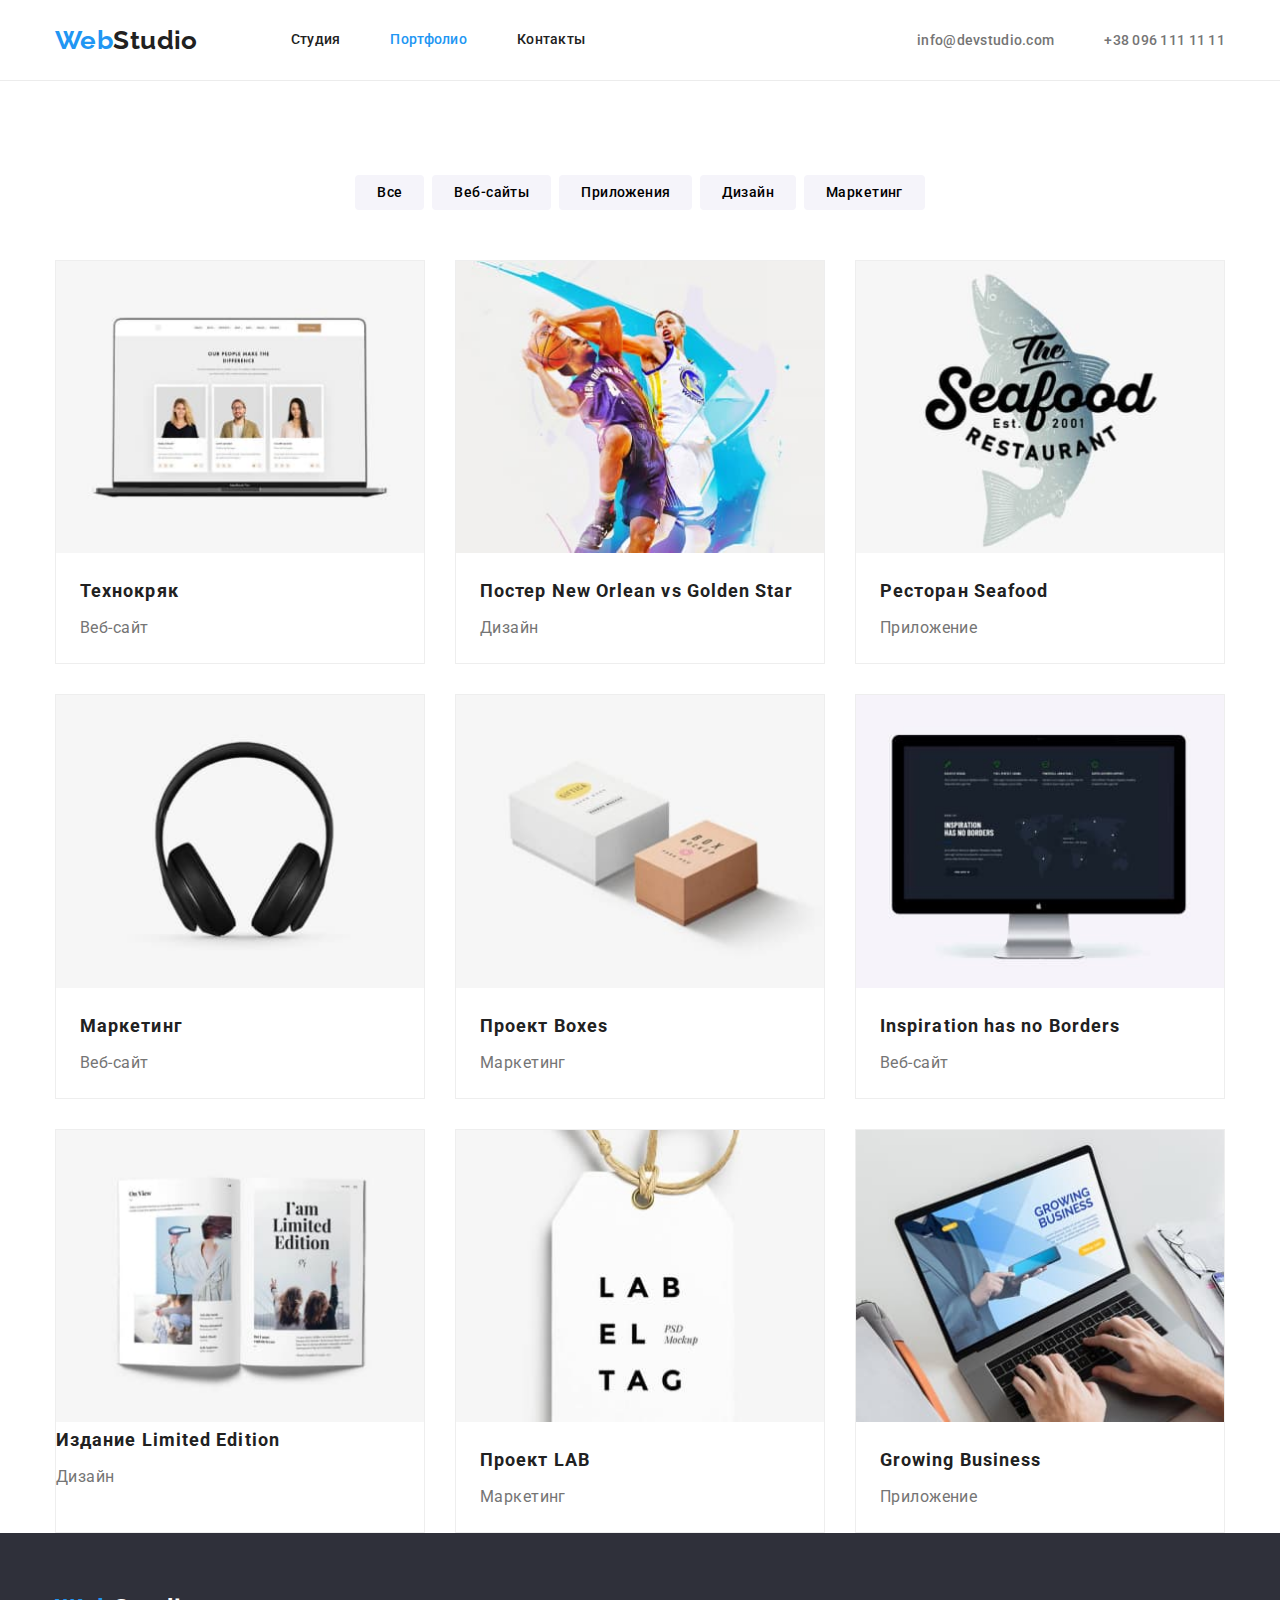
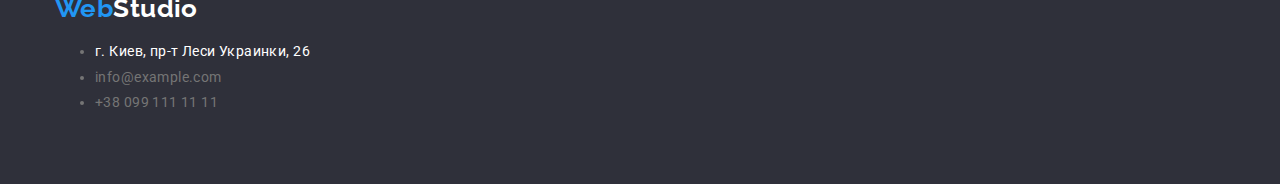
==== commit c287fe20: "Врахувала зауваження ментора до ДЗ №3" ====
--- a/portfolio.html
+++ b/portfolio.html
@@ -18,23 +18,23 @@
 <!--site_header-->
     <header class="header">
         <div class="container main-naw " >
-            <a class="logo" href="">Web<span class="logo-accent">Studio</span></a>
+            <a class="logo link" href="">Web<span class="logo-accent">Studio</span></a>
         
         <nav>
-            <ul class="site-nav">
+            <ul class="site-nav list">
                 <li class="item"> <a class="link" href="./index.html">Студия</a></li>
                 <li class="item"> <a class="link current" href="./portfolio.html">Портфолио</a></li>
-                <li class="item" > <a class="link" href="">Контакты</a></li>
+                <li class="item"> <a class="link" href="">Контакты</a></li>
                 
             </ul>
 
         </nav>
         
-            <ul class="auth-nav" >
-                <li> <a class="link" href="mailto:info@devstudio.com">info@devstudio.com</a> </li>
-                <li> <a class="link" href="tel:+380961111111">+38 096 111 11 11</a> </li>
-                
-            </ul>
+        <ul class="auth-nav list" >
+            <li class="item"> <a class="link" href="mailto:info@devstudio.com">info@devstudio.com</a> </li>
+            <li class="item"> <a class="link" href="tel:+380961111111">+38 096 111 11 11</a> </li>
+            
+        </ul>
 
         </div>
         
@@ -43,7 +43,7 @@
         <section class="section-portfolio">
             <div class="container">
                 <h1 class="visually-hidden">Content Portfolio page</h1>     
-                <ul class="button-list">
+                <ul class="button-list list">
                     <li class="item"> <button class="button-portfolio" type="button" >Все</button></li>
                     <li class="item"> <button class="button-portfolio" type="button">Веб-сайты</button></li>
                     <li class="item"> <button class="button-portfolio" type="button">Приложения</button></li>
@@ -51,9 +51,9 @@
                     <li class="item"> <button class="button-portfolio" type="button">Маркетинг</button></li>
                 </ul>
             
-                <ul class="mainproject">
+                <ul class="mainproject list">
                     <li class="project-list">
-                        <img src="./images/cards.jpg" alt="our specialists">
+                        <img class="img" src="./images/cards.jpg" alt="our specialists">
                         <div class="project-container">
                             <h2 class="project-title">Технокряк</h2>
                             <p class="project-text">Веб-сайт</p>
@@ -61,7 +61,7 @@
                         
                     </li>
                     <li class="project-list" >
-                        <img src="./images/basketball.jpg" alt="basketball players">
+                        <img class="img" src="./images/basketball.jpg" alt="basketball players" width="370" height="294">
                         <div class="project-container">
                             <h2 class="project-title">Постер New Orlean vs Golden Star</h2>
                             <p class="project-text">Дизайн</p>
@@ -69,14 +69,14 @@
                         
                     </li>
                     <li class="project-list" >
-                        <img src="./images/fichrestaurant.jpg" alt="logo of seafoodrestaurant">
+                        <img class="img" src="./images/fichrestaurant.jpg" alt="logo of seafoodrestaurant" width="370" height="294">
                         <div class="project-container">
                             <h2 class="project-title">Ресторан Seafood</h2>
                             <p class="project-text">Приложение</p>
                         </div>
                     </li>
                     <li class="project-list">
-                        <img src="./images/headphone.jpg" alt="headphone">
+                        <img class="img" src="./images/headphone.jpg" alt="headphone" width="370" height="294">
                         <div class="project-container">
                             <h2 class="project-title">Маркетинг</h2>
                             <p class="project-text">Веб-сайт</p>
@@ -85,7 +85,7 @@
                     </li>  
                     
                     <li class="project-list">
-                        <img src="./images/boxes.jpg" alt="boxes">
+                        <img class="img" src="./images/boxes.jpg" alt="boxes" width="370" height="294">
                         <div class="project-container">
                             <h2 class="project-title">Проект Boxes</h2>
                             <p class="project-text">Маркетинг</p>
@@ -93,20 +93,20 @@
                         
                     </li>
                     <li class="project-list">
-                        <img src="./images/monitor.jpg" alt="monitor">
+                        <img class="img" src="./images/monitor.jpg" alt="monitor" width="370" height="294">
                         <div class="project-container">
                             <h2 lang="en" class="project-title">Inspiration has no Borders</h2>
                             <p class="project-text">Веб-сайт</p>
                         </div>
                      </li>
                     <li class="project-list">
-                        <img src="./images/book.jpg" alt="book">
+                        <img class="img" src="./images/book.jpg" alt="book" width="370" height="294" >
                         
                             <h2 class="project-title">Издание Limited Edition</h2>
                             <p class="project-text">Дизайн</p>   
                     </li>
                     <li class="project-list">
-                        <img src="./images/LAB.jpg" alt="label teg">
+                        <img class="img" src="./images/LAB.jpg" alt="label teg" width="370" height="294">
                         <div class="project-container">
                             <h2 class="project-title">Проект LAB</h2>
                             <p class="project-text">Маркетинг</p>
@@ -114,7 +114,7 @@
                         
                     </li>
                     <li class="project-list">
-                        <img src="./images/leptoptyping.jpg" alt="leptop">
+                        <img class="img" src="./images/leptoptyping.jpg" alt="leptop" width="370" height="294" >
                         <div class="project-container">
                             <h2 class="project-title">Growing Business</h2>
                             <p class="project-text">Приложение</p>
@@ -132,8 +132,8 @@
 
     <!--footer-->
     <footer class="footer">
-        <div class="container footer-list" >
-            <a class="logo" href="" >Web<span class="logo-footer">Studio</span></a>
+        <div class="container" >
+            <a class="logo link logo-next" href="" >Web<span class="logo-footer">Studio</span></a>
             <address class="address-top">
                <ul class="address">
                    <li class="item"> <a class="address-place" href="https://goo.gl/maps/zkPrUZPVj4T2EZEg6" target="_blank" rel="noreferrer noopener">
--- a/css/styles.css
+++ b/css/styles.css
@@ -7,6 +7,8 @@
     --medium-bg-color: #E5E5E5;
     --end-bg-color: #F5F4FA;
     --futer-bg-color: #2F303A;
+    --header-border-color: #ECECEC;
+    --portfolio-border-color:  #EEEEEE;
 }
 
 html {
@@ -20,7 +22,7 @@
 }
 
 body {
-    margin: 0;
+
     color: var(--primary-text-color);
     background-color: var(--primary-white-color);
     font-family: 'Roboto', sans-serif;
@@ -37,16 +39,33 @@
     margin-right: auto;
 }
 
-ul {
+.list {
     list-style: none;
-    padding: 0;
+    /* padding: 0; */
+    padding-left: 0;
     margin: 0;
 }
-
+.link {
+    text-decoration: none;
+}
+
+h1,
+h2,
+h3,
 p {
-    margin-top: 0;
-    margin-bottom: 0;
-}   
+    /* margin-top: 0;
+    margin-bottom: 0; */
+    margin: 0;
+} 
+
+.img {
+    display: block;
+    max-width: 100%;
+    height: auto;
+}
+.header {
+    border-bottom: 1px solid var(--header-border-color);
+}  
 
 /* Logo */
 .logo {
@@ -55,19 +74,23 @@
     font-family: 'Raleway', sans-serif;
     font-weight: 700;
     font-size: 26px;
-    line-height: 1.2;
+    line-height: 1.17;
     text-decoration: none;
 
 }
 
 .logo-accent {
     color: var(--title-text-color);
-    text-decoration: none;
+    /* text-decoration: none; */
 }
 
 .logo-footer {
     color: var(--primary-white-color);
-    text-decoration: none;
+    /* text-decoration: none; */
+}
+
+.logo-next {
+    margin-right: 0;
 }
 
 /* Main-Naw */
@@ -116,6 +139,12 @@
 .auth-nav {
     display: flex;
     margin-left: auto;
+    
+}
+
+.auth-nav .link {
+    padding-top: 32px;
+    padding-bottom: 32px;
 }
 
 .auth-nav .item + .item {
@@ -154,7 +183,7 @@
 
  /* Hero title */
  .hero {
-    margin-bottom: 61px;
+    
     padding-top: 200px;
     padding-bottom: 200px;
     background-color: var(--futer-bg-color);
@@ -162,7 +191,7 @@
 }
 
  .hero-title {
-     margin-top: 0;
+     /* margin-top: 0; */
      margin-bottom: 30px;
     color: var(--primary-white-color);
     font-weight: 900;
@@ -186,7 +215,7 @@
 /* Section */
 
 .section-title {
-    margin-top: 0;
+    /* margin-top: 0; */
     margin-bottom: 50px;
     color: var(--title-text-color);
     font-weight: 700;
@@ -198,7 +227,8 @@
 
 /* Peculiarities */
 .feature {
-    margin-bottom: 94px;
+    padding-top: 67px;
+    padding-bottom: 94px;
 }
 .feature-list {
     display: flex;
@@ -206,7 +236,6 @@
 
 .feature-list .item {
 width: 270px;
-
 }
 
 .feature-list .item:not(:last-child) {
@@ -214,14 +243,17 @@
 }
 
 .feature-title {
-    margin-top: 0;
-    margin-bottom: 10;
+    /* margin-top: 0; */
+    margin-bottom: 10px;
     color: var(--title-text-color);
     font-weight: 700;
     font-size: 14px;
     line-height: 1.14;
     text-transform: uppercase;
 }
+.feature-text {
+    line-height: 1.71;
+}
 
 /* What are we doing */
 
@@ -235,21 +267,32 @@
 
 /* Team section */
 .section-team {
+    margin-top: 94px;
     padding-top: 94px;
     padding-bottom: 94px;
-   
-}
-.team {
+    background-color: var(--end-bg-color);
+   }
+
+   .team {
     display: flex;
 }
 
 .team .item:not(:last-child) {
 margin-right: 30px;
-
+}
+
+
+.team .item {
+    box-shadow: 0px 1px 3px rgba(0, 0, 0, 0.12), 0px 1px 1px rgba(0, 0, 0, 0.14), 0px 2px 1px rgba(0, 0, 0, 0.2);
+    border-radius: 0px 0px 4px 4px;
+}
+.team-list {
+    padding-top: 30px;
+    padding-bottom: 30px;
 }
 
 .team-name {
-    margin-top: 30px;
+    
     margin-bottom: 10px;
     color: var(--title-text-color);
     font-style: normal;
@@ -259,7 +302,7 @@
     text-align: center;
 }
 .team-text {
-    margin-bottom: 30px;
+    
     font-size: 16px;
     line-height: 1.19;
     text-align: center;
@@ -267,7 +310,7 @@
 }
 
 /* Footer */
-.footer-list {
+.footer {
     padding-top: 60px;
     padding-bottom: 60px;
 }
@@ -310,8 +353,10 @@
 
 .button {
     display: inline-block;
-    min-width: 200px;
-    height: 50px;
+    padding-top: 10px;
+    padding-right: 32px;
+    padding-bottom: 10px;
+    padding-left: 32px;
     border-radius: 4px; 
     color: var(--title-text-color);
     background-color: var(--primary-white-color);
@@ -341,12 +386,12 @@
 .mainproject {
     display: flex;
     flex-wrap: wrap;
-    margin-top: 34px;
+    margin-top: 50px;
     
 }
 
 .section-portfolio {
-    margin-top: 94px;
+    padding-top: 94px;
 }
 .button-list {
     display: flex;
@@ -355,19 +400,28 @@
 }
 
 .button-portfolio {
-    display: inline-block;
+    
     padding-top: 6px;
     padding-right: 22px;
     padding-bottom: 6px;
     padding-left: 22px;
-    /* margin-right: 8px;  */
     background-color: var(--end-bg-color);
     font-family: inherit;
     text-align: center;
     font-weight: 500;
     line-height: 1.62;
     letter-spacing: 0.03em;
+    background-color: var(--end-bg-color);
+    border: transparent;
     border-radius: 4px;
+    
+}
+
+.button-portfolio:hover,
+.button-portfolio:focus {
+    color: var(--primary-white-color);
+    background-color: var(--accent-color);
+    box-shadow: 0px 3px 1px rgba(0, 0, 0, 0.1), 0px 1px 2px rgba(0, 0, 0, 0.08), 0px 2px 2px rgba(0, 0, 0, 0.12);
 }
 
 .button-list .item:not(:last-child) {
@@ -389,8 +443,9 @@
 }
 
 .project-list {
-    width: calc(100% -60px/3);
-    /* width: 370px; */
+    width: 370px;
+    border: 1px solid var(--portfolio-border-color);
+   
     
 }
 .project-list:not(:nth-child(3n)) {
@@ -403,8 +458,7 @@
 
 
 .project-title {
-    margin-top: 0;
-    margin-bottom: 0;
+    margin-bottom: 4px;
     color: var(--title-text-color);
     font-weight: 700;
     font-size: 18px;
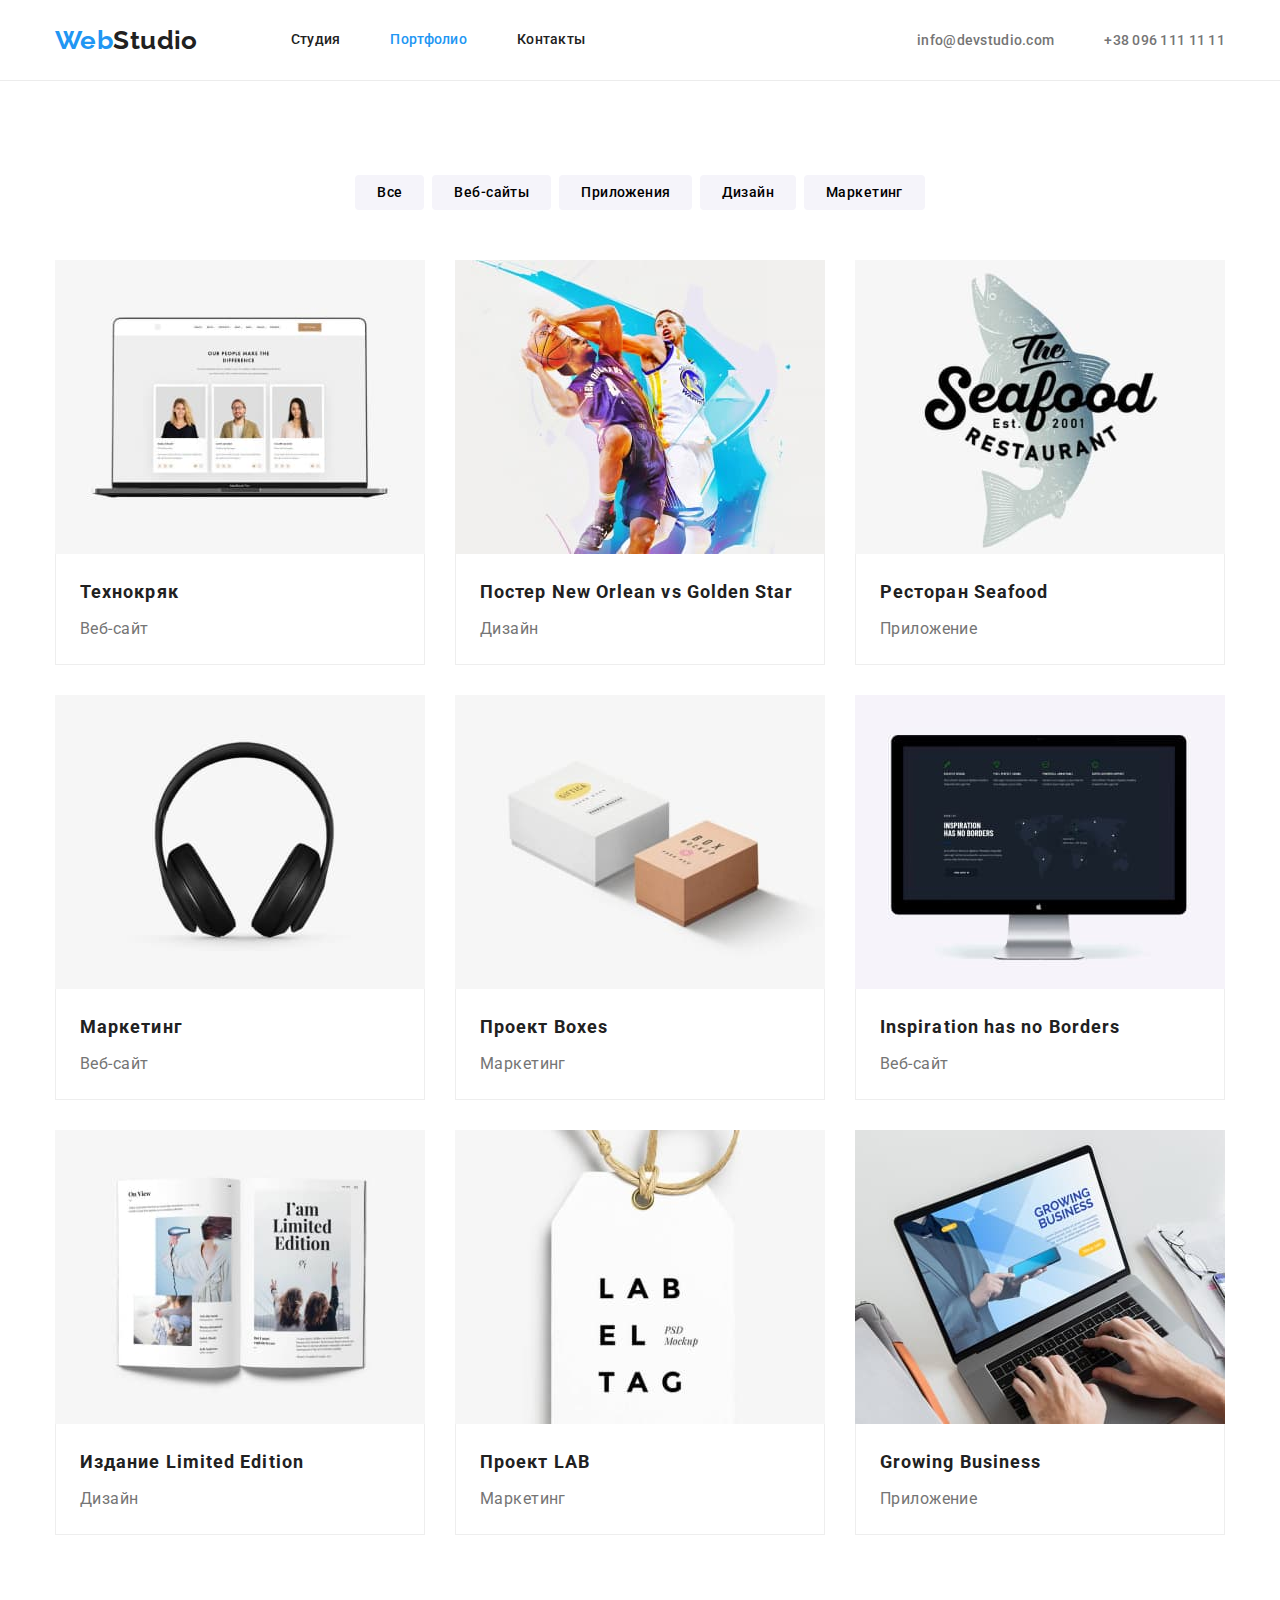
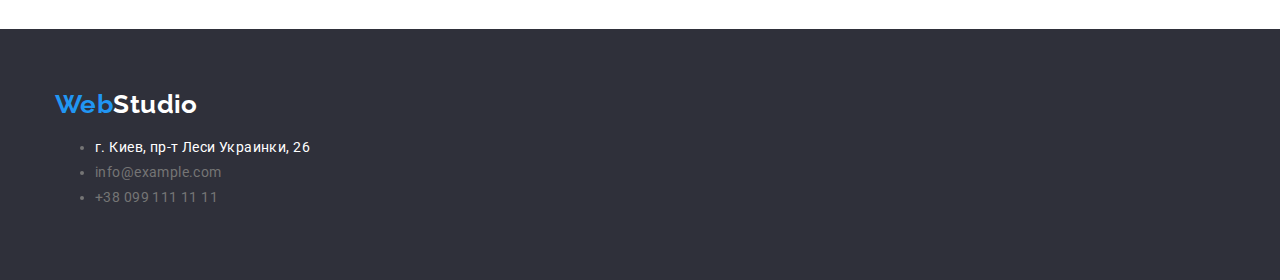
==== commit 83123656: "Додаткові правки до ДЗ №3" ====
--- a/portfolio.html
+++ b/portfolio.html
@@ -51,16 +51,16 @@
                     <li class="item"> <button class="button-portfolio" type="button">Маркетинг</button></li>
                 </ul>
             
-                <ul class="mainproject list">
-                    <li class="project-list">
-                        <img class="img" src="./images/cards.jpg" alt="our specialists">
+                <ul class="project-list list">
+                    <li class="project-item">
+                        <img class="img" src="./images/cards.jpg" alt="our specialists" width="370" height="294">
                         <div class="project-container">
                             <h2 class="project-title">Технокряк</h2>
                             <p class="project-text">Веб-сайт</p>
                         </div>
                         
                     </li>
-                    <li class="project-list" >
+                    <li class="project-item" >
                         <img class="img" src="./images/basketball.jpg" alt="basketball players" width="370" height="294">
                         <div class="project-container">
                             <h2 class="project-title">Постер New Orlean vs Golden Star</h2>
@@ -68,14 +68,14 @@
                         </div>
                         
                     </li>
-                    <li class="project-list" >
+                    <li class="project-item" >
                         <img class="img" src="./images/fichrestaurant.jpg" alt="logo of seafoodrestaurant" width="370" height="294">
                         <div class="project-container">
                             <h2 class="project-title">Ресторан Seafood</h2>
                             <p class="project-text">Приложение</p>
                         </div>
                     </li>
-                    <li class="project-list">
+                    <li class="project-item">
                         <img class="img" src="./images/headphone.jpg" alt="headphone" width="370" height="294">
                         <div class="project-container">
                             <h2 class="project-title">Маркетинг</h2>
@@ -84,7 +84,7 @@
                         
                     </li>  
                     
-                    <li class="project-list">
+                    <li class="project-item">
                         <img class="img" src="./images/boxes.jpg" alt="boxes" width="370" height="294">
                         <div class="project-container">
                             <h2 class="project-title">Проект Boxes</h2>
@@ -92,20 +92,22 @@
                         </div>
                         
                     </li>
-                    <li class="project-list">
+                    <li class="project-item">
                         <img class="img" src="./images/monitor.jpg" alt="monitor" width="370" height="294">
                         <div class="project-container">
                             <h2 lang="en" class="project-title">Inspiration has no Borders</h2>
                             <p class="project-text">Веб-сайт</p>
                         </div>
                      </li>
-                    <li class="project-list">
+                    <li class="project-item">
                         <img class="img" src="./images/book.jpg" alt="book" width="370" height="294" >
-                        
+                        <div class="project-container">
                             <h2 class="project-title">Издание Limited Edition</h2>
                             <p class="project-text">Дизайн</p>   
+                        </div>
+                            
                     </li>
-                    <li class="project-list">
+                    <li class="project-item">
                         <img class="img" src="./images/LAB.jpg" alt="label teg" width="370" height="294">
                         <div class="project-container">
                             <h2 class="project-title">Проект LAB</h2>
@@ -113,7 +115,7 @@
                         </div>
                         
                     </li>
-                    <li class="project-list">
+                    <li class="project-item">
                         <img class="img" src="./images/leptoptyping.jpg" alt="leptop" width="370" height="294" >
                         <div class="project-container">
                             <h2 class="project-title">Growing Business</h2>
--- a/css/styles.css
+++ b/css/styles.css
@@ -41,7 +41,6 @@
 
 .list {
     list-style: none;
-    /* padding: 0; */
     padding-left: 0;
     margin: 0;
 }
@@ -53,8 +52,7 @@
 h2,
 h3,
 p {
-    /* margin-top: 0;
-    margin-bottom: 0; */
+   
     margin: 0;
 } 
 
@@ -158,7 +156,7 @@
     font-size: 14px;
     line-height: 1.14;
     letter-spacing: 0.02em;
-    text-decoration: none;
+    
 }
 
 .auth-nav .link:hover,
@@ -257,6 +255,9 @@
 
 /* What are we doing */
 
+.section.do {
+    padding-bottom: 94px;
+}
 .img-list {
     display: flex;
 }
@@ -267,7 +268,6 @@
 
 /* Team section */
 .section-team {
-    margin-top: 94px;
     padding-top: 94px;
     padding-bottom: 94px;
     background-color: var(--end-bg-color);
@@ -283,8 +283,10 @@
 
 
 .team .item {
+    background-color: var(--primary-white-color);
     box-shadow: 0px 1px 3px rgba(0, 0, 0, 0.12), 0px 1px 1px rgba(0, 0, 0, 0.14), 0px 2px 1px rgba(0, 0, 0, 0.2);
     border-radius: 0px 0px 4px 4px;
+    
 }
 .team-list {
     padding-top: 30px;
@@ -357,6 +359,7 @@
     padding-right: 32px;
     padding-bottom: 10px;
     padding-left: 32px;
+    border: none;
     border-radius: 4px; 
     color: var(--title-text-color);
     background-color: var(--primary-white-color);
@@ -383,7 +386,7 @@
 }
 
 /* Portfolio page */
-.mainproject {
+.project-list {
     display: flex;
     flex-wrap: wrap;
     margin-top: 50px;
@@ -392,6 +395,7 @@
 
 .section-portfolio {
     padding-top: 94px;
+    padding-bottom: 94px;
 }
 .button-list {
     display: flex;
@@ -401,17 +405,14 @@
 
 .button-portfolio {
     
-    padding-top: 6px;
-    padding-right: 22px;
-    padding-bottom: 6px;
-    padding-left: 22px;
+    padding: 6px 22px;
     background-color: var(--end-bg-color);
     font-family: inherit;
     text-align: center;
+    font-size: 14px;
     font-weight: 500;
     line-height: 1.62;
     letter-spacing: 0.03em;
-    background-color: var(--end-bg-color);
     border: transparent;
     border-radius: 4px;
     
@@ -440,19 +441,19 @@
     padding-top: 20px;
     padding-bottom: 20px;
     padding-left: 24px;
-}
-
-.project-list {
+    border: 1px solid var(--portfolio-border-color);
+    border-top: none;
+}
+
+.project-item {
     width: 370px;
-    border: 1px solid var(--portfolio-border-color);
-   
-    
-}
-.project-list:not(:nth-child(3n)) {
+    
+}
+.project-item:not(:nth-child(3n)) {
     margin-right: 30px;
 }
 
-.project-list:not(:nth-last-child(-n+3)) {
+.project-item:not(:nth-last-child(-n+3)) {
     margin-bottom: 30px;
 } 
 
